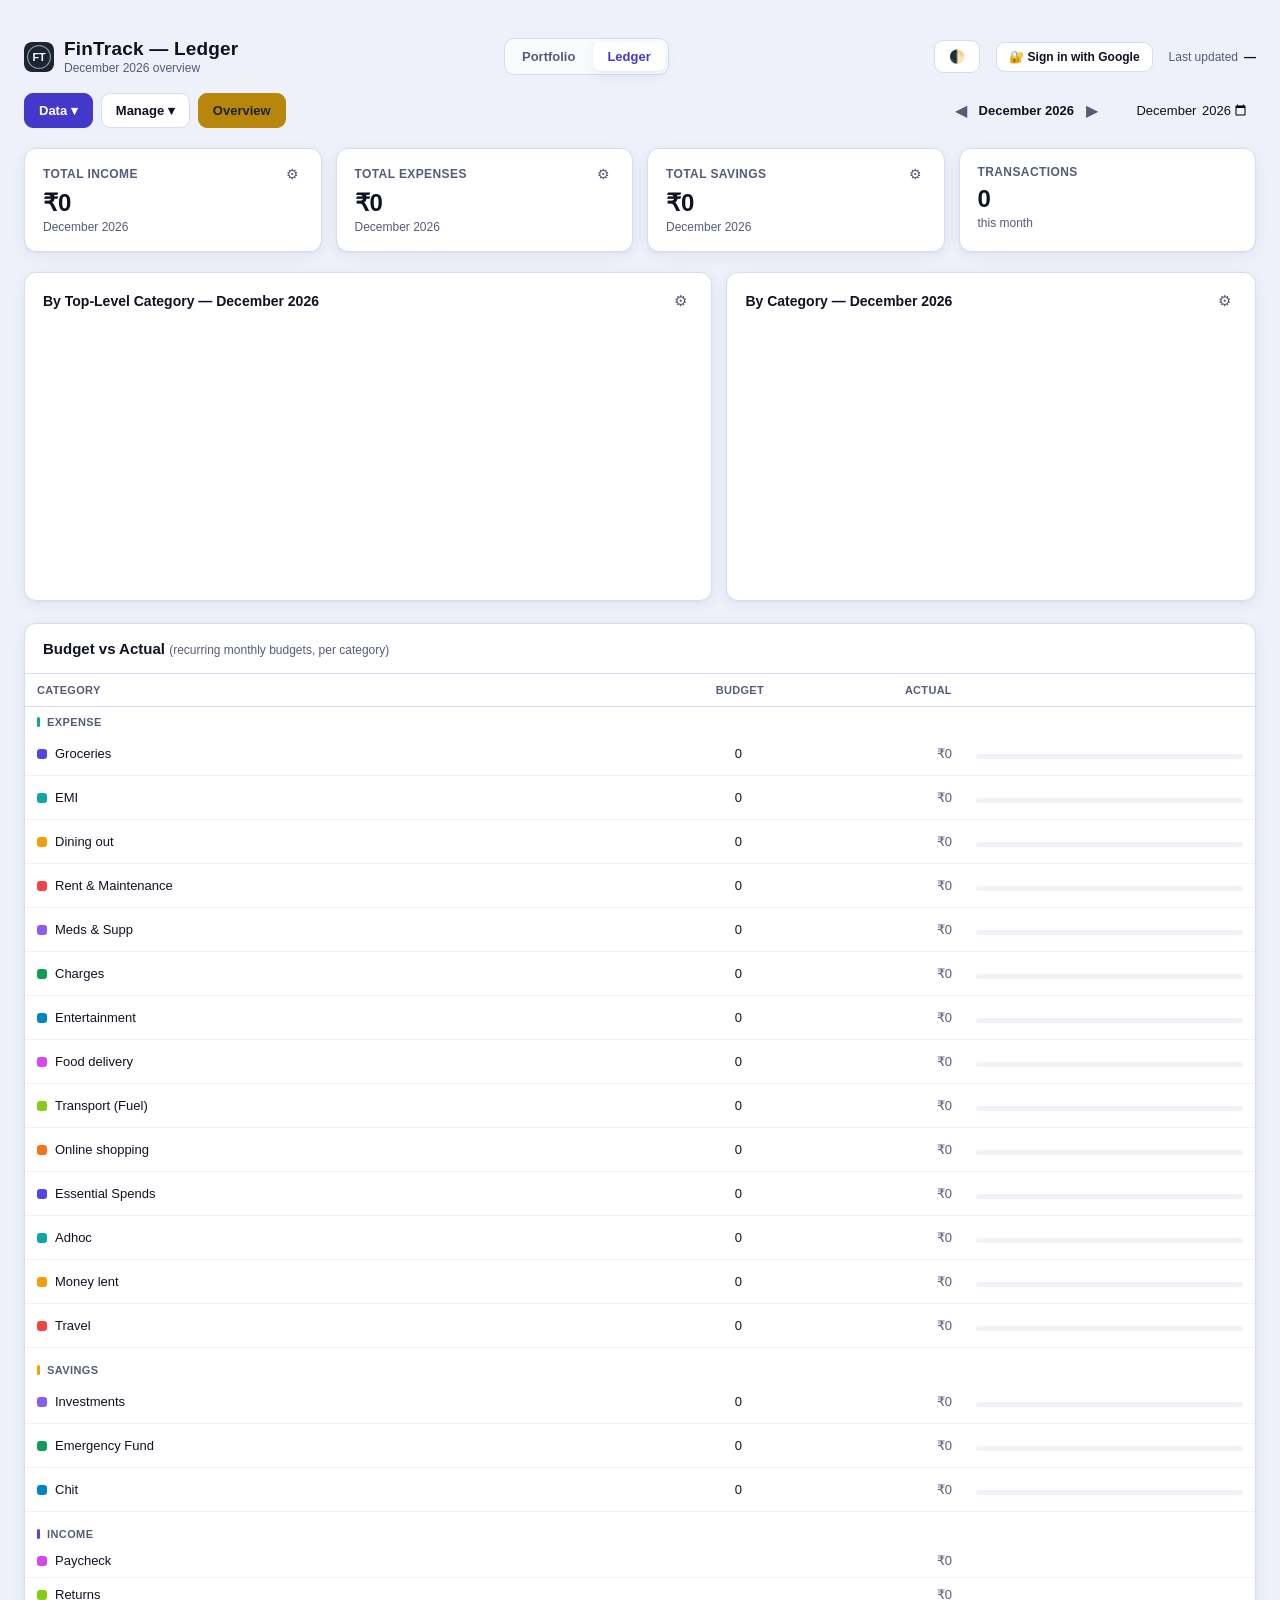
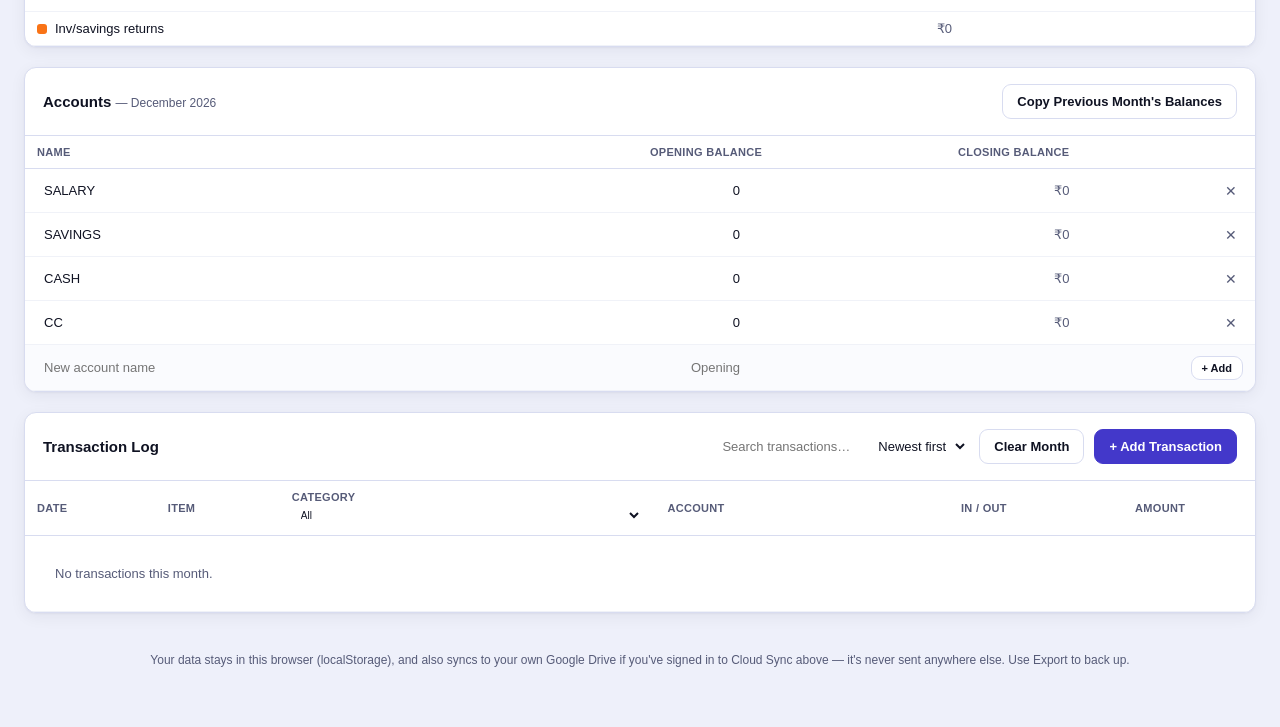
==== app/tracker.html @ c0f33d2f "Fix chevron still not reaching the edge, and dead sticky day headers Two real bugs from on-device te" ====
<!doctype html>
<html lang="en">
<head>
<meta charset="UTF-8">
<script>
  // Apply any saved theme choice before first paint, so there's no flash of the wrong theme.
  (function () {
    try {
      var t = localStorage.getItem("fintrack_theme");
      if (t === "light" || t === "dark") document.documentElement.setAttribute("data-theme", t);
    } catch (e) { /* localStorage unavailable (e.g. file://) — falls back to system preference */ }
  })();
</script>
<meta name="viewport" content="width=device-width, initial-scale=1.0">
<title>FinTrack — Ledger</title>
<link rel="icon" href="[data-uri]">
<link rel="apple-touch-icon" href="apple-touch-icon.png">
<link rel="manifest" href="manifest.json">
<meta name="theme-color" content="#4338ca" id="themeColorMeta">
<link rel="stylesheet" href="shared.css">
<style>
  /* Page-specific: budget progress bars, month switcher, and the categories modal's scroll area */
  .budget-bar-track{width:100%;height:5px;border-radius:3px;background:var(--row-line);margin-top:6px;overflow:hidden;}
  .budget-bar-fill{height:100%;border-radius:3px;background:var(--primary);}
  .budget-bar-fill.over{background:var(--red);}
  .budget-bar-fill.negative{background:var(--blue);}
  .budget-group-head td{font-size:11px;font-weight:700;letter-spacing:.4px;text-transform:uppercase;color:var(--muted);padding-top:16px;padding-bottom:4px;border-bottom:none;}
  .budget-group-head:first-child td{padding-top:9px;}
  .accent-bar{display:inline-block;width:3px;height:10px;border-radius:2px;margin-right:7px;vertical-align:-1px;}
  .month-switch{display:flex;align-items:center;gap:6px;margin-left:auto;font-size:13px;font-weight:600;}
  .month-switch .icon-btn{font-size:16px;}
  .scroll-modal{max-height:85vh;display:flex;flex-direction:column;}
  .scroll-modal .table-scroll{overflow-y:auto;flex:1;margin-top:6px;}
  .overview-controls{display:flex;align-items:center;gap:10px;flex-wrap:wrap;margin-top:4px;}
  .seg-group{display:flex;border:1px solid var(--border);border-radius:9px;overflow:hidden;}
  .seg-btn{border:none;background:var(--card);color:var(--muted);padding:7px 14px;font-size:12px;font-weight:600;cursor:pointer;}
  .seg-btn+.seg-btn{border-left:1px solid var(--border);}
  .seg-btn.active{background:var(--primary);color:#fff;}
  .overview-canvas-box{position:relative;height:260px;margin:14px 0;}
  .info{color:var(--blue);}
  .chart-card-head{display:flex;align-items:center;justify-content:space-between;gap:8px;margin-bottom:12px;}
  .chart-card-head h3{margin:0;}
  .chart-card-head .icon-btn{font-size:15px;flex-shrink:0;}
  .stat-card-head{display:flex;align-items:center;justify-content:space-between;gap:8px;}
  .stat-card-head .icon-btn{font-size:14px;flex-shrink:0;padding:2px 4px;}
  .chart-customize-actions, .import-preview-actions{display:flex;gap:8px;margin:2px 0 10px;}
  .chart-customize-group{font-size:11px;font-weight:700;letter-spacing:.4px;text-transform:uppercase;color:var(--muted);margin:14px 0 6px;}
  .chart-customize-group:first-child{margin-top:0;}
  .chart-customize-row{display:flex;align-items:center;gap:8px;padding:6px 0;font-size:13px;}
  .import-dup-row td{background:var(--amber-bg);}
  .dup-badge{display:inline-block;font-size:10px;font-weight:700;letter-spacing:.2px;color:var(--amber);white-space:nowrap;margin-left:4px;}

  /* ---------- Add Transaction modal (labeled form; doubles as the mobile bottom sheet) ---------- */
  .field-grid{display:grid;grid-template-columns:1fr 1fr;gap:10px;}
  .field{display:flex;flex-direction:column;gap:3px;}
  .field label{font-size:10px;font-weight:700;text-transform:uppercase;letter-spacing:.3px;color:var(--muted);}
  .field input,.field select{border:1px solid var(--border);background:var(--card);color:var(--text);border-radius:7px;padding:8px 9px;font-size:13px;font-family:inherit;width:100%;}
  .field input:focus,.field select:focus{border-color:var(--primary);outline:none;}

  /* ---------- Transaction cards (mobile-only rendering of the log) ---------- */
  .txn-cards{display:none;}
  .txn-card{border-bottom:1px solid var(--row-line);padding:10px 14px;cursor:pointer;}
  .txn-card:last-child{border-bottom:none;}
  .txn-top{display:flex;justify-content:space-between;gap:8px;align-items:baseline;}
  .txn-item-label{font-size:13px;font-weight:600;overflow:hidden;text-overflow:ellipsis;white-space:nowrap;}
  .txn-amt{font-size:13px;font-weight:700;flex-shrink:0;}
  .txn-amt.out{color:var(--red);}
  .txn-amt.in{color:var(--green);}
  .txn-meta{display:flex;gap:5px;margin-top:4px;flex-wrap:wrap;}
  .tchip{font-size:10px;font-weight:600;padding:2px 8px;border-radius:12px;background:var(--row-tint);border:1px solid var(--border);color:var(--muted);}
  .tchip.cat{background:var(--primary-light);color:var(--primary);border-color:transparent;}
  .tchip.dir-out{background:var(--red-bg);color:var(--red);border-color:transparent;}
  .tchip.dir-in{background:var(--green-bg);color:var(--green);border-color:transparent;}
  .txn-edit{display:none;margin-top:10px;padding-top:10px;border-top:1px dashed var(--border);cursor:default;}
  .txn-card.expanded .txn-edit{display:block;}
  .txn-edit-actions{display:flex;justify-content:space-between;margin-top:10px;align-items:center;}
  .del-link{color:var(--red);font-size:12px;font-weight:600;background:none;border:none;cursor:pointer;padding:6px 0;}

  /* ---------- Mobile helpers, hidden on desktop ---------- */
  .fab{display:none;}
  .cal-btn{display:none;border:none;background:transparent;color:var(--muted);cursor:pointer;padding:5px;border-radius:6px;line-height:0;}
  .cal-btn:hover{color:var(--primary);background:var(--row-tint);}
  #txnFilterCategoryM{display:none;}
  /* .msec-title gets NO desktop rule — it's a plain inline span there, identical to unwrapped
     text; it only becomes a grid cell under the mobile query below. */
  .msec-head{display:none;}
  .msec-toggle{display:none;}
  .msec-hint{display:none;}
  .log-more{display:none;}
  #budgetCards{display:none;}
  #accountsCards{display:none;}

  /* ---------- Day group headers + chunking button (live inside .txn-cards, mobile-only) ---------- */
  .day-head{display:flex;justify-content:space-between;align-items:baseline;padding:12px 14px 4px;font-size:11px;font-weight:700;letter-spacing:.4px;text-transform:uppercase;color:var(--muted);}
  .day-head b{font-variant-numeric:tabular-nums;letter-spacing:0;font-size:12px;}
  .day-head b.net-out{color:var(--red);}
  .day-head b.net-in{color:var(--green);}
  .show-older{display:block;width:calc(100% - 28px);margin:10px 14px 14px;padding:9px;border:1px solid var(--border);border-radius:9px;background:var(--card);color:var(--primary);font-weight:600;font-size:12px;cursor:pointer;}

  /* ---------- Budget group cards (mobile replacement for the budget table) ---------- */
  .bgroup{border-bottom:1px solid var(--row-line);}
  .bgroup:last-child{border-bottom:none;}
  .bgroup-head{display:flex;align-items:center;gap:8px;padding:11px 14px;cursor:pointer;font-size:13px;font-weight:700;}
  .bgroup-head .bchev{color:var(--muted);font-size:9px;transition:transform .15s;}
  .bgroup.open .bgroup-head .bchev{transform:rotate(90deg);}
  .bgroup-head .bg-name{flex:1;min-width:0;overflow:hidden;text-overflow:ellipsis;white-space:nowrap;}
  .bgroup-head .bg-amt{font-size:11.5px;font-weight:600;color:var(--muted);white-space:nowrap;font-variant-numeric:tabular-nums;}
  .bgroup-bar{padding:0 14px 11px;}
  .bgroup-sub{display:none;padding:0 14px 8px 24px;}
  .bgroup.open .bgroup-sub{display:block;}
  .brow-m{padding:8px 0;border-top:1px solid var(--row-line);}
  .brow-m .brow-line{display:flex;align-items:center;gap:8px;}
  .brow-m .brow-name{flex:1;min-width:0;font-size:12.5px;display:flex;align-items:center;gap:7px;overflow:hidden;white-space:nowrap;}
  .brow-m .brow-actual{font-size:12px;font-weight:600;font-variant-numeric:tabular-nums;}
  .brow-m input.cell-input{width:76px;border-color:var(--border);}

  /* ---------- Account cards (mobile replacement for the accounts table) ---------- */
  .acct-card{background:var(--card);border:1px solid var(--border);border-radius:11px;padding:11px 13px;margin-bottom:9px;}
  .acct-card:last-child{margin-bottom:0;}
  .acct-top{display:flex;align-items:center;justify-content:space-between;gap:8px;}
  .acct-top .cell-input.name-input{font-size:14px;font-weight:700;padding:2px 4px;width:auto;flex:1;min-width:0;}
  .acct-top .icon-btn{flex-shrink:0;}
  .acct-fields{display:grid;grid-template-columns:1fr 1fr;gap:10px;margin-top:9px;}
  .acct-fields .field label{font-size:9.5px;}
  .acct-fields .field input.cell-input{width:100%;text-align:left;border-color:var(--border);}
  .acct-closing-value{font-size:15px;font-weight:700;font-variant-numeric:tabular-nums;padding:8px 9px;}
  .acct-add-card{background:var(--row-tint);border:1px dashed var(--border);border-radius:11px;padding:11px 13px;}
  .acct-add-card .field input{width:100%;}
  .acct-add-card .btn{width:100%;margin-top:10px;}

  /* ---------- Mobile layout (≤720px) — switches automatically, desktop above is untouched ---------- */
  @media (max-width:720px){
    .wrap{padding:12px 12px 90px;}
    header.topbar{padding:10px 0;}
    /* month switcher becomes its own full-width bar; the visible month input collapses to a
       hidden 1px input that the calendar icon triggers via showPicker() — native wheel, no box */
    .month-switch{flex-basis:100%;justify-content:center;background:var(--card);border:1px solid var(--border);border-radius:9px;padding:7px;margin-left:0;position:relative;}
    #monthJump{position:absolute;right:10px;width:1px;height:1px;opacity:0;padding:0;border:0;}
    .cal-btn{display:block;position:absolute;right:8px;top:50%;transform:translateY(-50%);}
    .stats{grid-template-columns:1fr 1fr;}
    .stat-card .value{font-size:19px;}
    /* Month bar relocates into #monthBarSlot (via JS) and sticks to the top while scrolling */
    #monthBarSlot{position:sticky;top:0;z-index:44;background:var(--bg);padding:4px 0 6px;}
    #monthBarSlot .month-switch{margin:0;}
    /* Collapsible review sections: tap the header (or its ▾) to fold — desktop ignores all of this.
       The header is a 3-column grid (title / hint / chevron) so the chevron always sits flush
       against the right edge regardless of how long the title or hint text is — a plain flex
       row would only push it as far as the text itself reaches, not the full card width. */
    .msec-head{display:grid;grid-template-columns:1fr auto auto;align-items:center;column-gap:8px;background:var(--card);border:1px solid var(--border);border-radius:var(--radius);padding:11px 14px;font-size:14px;font-weight:700;cursor:pointer;-webkit-tap-highlight-color:transparent;}
    /* flex:1 1 100% is required, not cosmetic: h2 is a flex ITEM inside .section-head (a flex
       row), so without it the h2 sizes to its own content width like any flex item — meaning
       the grid above would sit flush-right within a box that itself stops short of the card's
       edge, exactly the "arrow not at the rightmost" symptom. Forcing the h2 to claim the full
       row also pushes any sibling (e.g. Accounts' "Copy Previous Month's Balances" button) onto
       its own line, which is already how it renders today. */
    h2[data-mcollapse]{display:grid;grid-template-columns:1fr auto auto;align-items:center;column-gap:8px;flex:1 1 100%;}
    .msec-title{min-width:0;}
    .msec-toggle{display:inline-block;color:var(--muted);font-size:12px;transition:transform .15s;justify-self:end;}
    .msec-hint{display:inline-block;font-weight:600;font-size:11px;color:var(--muted);white-space:nowrap;}
    [data-mcollapse]{cursor:pointer;-webkit-tap-highlight-color:transparent;}
    .mcollapsed .msec-toggle{transform:rotate(-90deg);}
    #chartsSection.mcollapsed .charts{display:none;}
    #chartsSection:not(.mcollapsed) .msec-head{margin-bottom:14px;}
    .section.mcollapsed > :not(.section-head){display:none;}
    .section.mcollapsed .section-head .btn{display:none;}
    /* Budget vs Actual: the table gives way to tap-to-expand group cards */
    #secBudget .table-scroll{display:none;}
    #budgetCards{display:block;}
    /* Accounts: table gives way to labeled cards (name + delete on top, opening/closing
       balance fields below, each clearly labeled — see .acct-card rules above) */
    #accountsTable{display:none;}
    #accountsCards{display:block;}
    /* Transaction Log: table swaps out for cards; header add-button gives way to the FAB */
    #txnTable{display:none;}
    .txn-cards{display:block;}
    #btnAddTxn{display:none;}
    #txnFilterCategoryM{display:inline-block;}
    /* Compact controls: full-width search, one row of selects, Clear Month behind ⋯ */
    #txnControls{width:100%;gap:8px;}
    #txnSearch{flex:1 1 100%;width:auto;}
    #txnSortOrder,#txnFilterCategoryM{flex:1 1 0;min-width:0;}
    #btnClearMonth{display:none;}
    .log-more{display:block;}
    #logMoreMenu{right:0;left:auto;}
    /* .section has overflow:hidden (shared.css, for the desktop table's rounded-corner
       clipping) — but ANY ancestor with overflow other than visible breaks position:sticky for
       everything inside it, which silently neutered the day headers below. The desktop table is
       display:none on mobile anyway, so nothing was actually relying on the clipping here. */
    #secTxnLog{overflow:visible;}
    /* Day headers stick just under the month bar while their day's cards scroll */
    .day-head{position:sticky;top:52px;z-index:20;background:var(--bg);}
    .fab{display:block;position:fixed;right:18px;bottom:calc(18px + env(safe-area-inset-bottom));width:54px;height:54px;border-radius:50%;background:var(--primary);color:#fff;font-size:28px;border:none;box-shadow:0 4px 14px rgba(0,0,0,.35);z-index:40;line-height:1;cursor:pointer;}
    /* Add modal docks to the bottom as a sheet */
    #addTxnBackdrop{align-items:flex-end;}
    #addTxnBackdrop .modal{width:100%;max-width:none;border-radius:18px 18px 0 0;padding-bottom:26px;}
  }
</style>
</head>
<body>
<div class="wrap">

  <header class="topbar">
    <div class="brand">
      <img class="logo" alt="" src="[data-uri]">
      <div>
        <h1>FinTrack — Ledger</h1>
        <div class="sub" id="monthSubtitle">&nbsp;</div>
      </div>
    </div>
    <nav class="tabs">
      <a class="tab-link" href="index.html">Portfolio</a>
      <a class="tab-link active" href="tracker.html">Ledger</a>
    </nav>
    <div class="header-right">
      <button class="btn theme-toggle" id="btnThemeToggle" title="Theme"></button>
      <div class="account-area" id="accountArea"></div>
      <div class="updated-field">
        Last updated <strong id="updatedDisplay"></strong>
      </div>
    </div>
  </header>

  <div class="toolbar">
    <div class="menu-wrap">
      <button class="btn primary" data-menu-toggle="dataMenu">Data ▾</button>
      <div class="menu-dropdown" id="dataMenu">
        <button class="menu-item" id="btnImport">Import CSV / Excel</button>
        <button class="menu-item" id="btnImportStatement">Import Bank Statement</button>
        <button class="menu-item" id="btnTemplate">Download Template</button>
        <div class="menu-divider"></div>
        <button class="menu-item" id="btnExportCsv">Export CSV</button>
        <button class="menu-item" id="btnExportXlsx">Export Excel</button>
      </div>
    </div>
    <input type="file" id="fileInput" accept=".csv,.xlsx,.xls">
    <input type="file" id="statementFileInput" accept=".csv,.xlsx,.xls">

    <div class="menu-wrap">
      <button class="btn" data-menu-toggle="manageMenu">Manage ▾</button>
      <div class="menu-dropdown" id="manageMenu">
        <button class="menu-item" id="btnManageCategories">Categories</button>
        <button class="menu-item" id="btnManageTransfers">Transfers</button>
      </div>
    </div>

    <button class="btn accent" id="btnOverview">Overview</button>
    <div class="month-switch">
      <button class="icon-btn" data-action="prev-month" title="Previous month">◀</button>
      <span id="monthLabel"></span>
      <button class="icon-btn" data-action="next-month" title="Next month">▶</button>
      <input type="month" class="cell-input" id="monthJump" style="width:auto;" title="Jump to a specific month">
      <button class="cal-btn" id="btnMonthCal" title="Jump to a specific month">
        <svg viewBox="0 0 24 24" fill="none" stroke="currentColor" stroke-width="2" stroke-linecap="round" style="width:17px;height:17px;"><rect x="3" y="5" width="18" height="16" rx="2"/><line x1="3" y1="10" x2="21" y2="10"/><line x1="8" y1="3" x2="8" y2="7"/><line x1="16" y1="3" x2="16" y2="7"/></svg>
      </button>
    </div>
  </div>

  <!-- On mobile the month switcher relocates here (via JS) so it can stick to the top of the
       viewport while scrolling — position:sticky can't escape the toolbar's own box. -->
  <div id="monthBarSlot"></div>

  <div class="stats" id="statCards"></div>

  <div id="chartsSection">
    <div class="msec-head" data-mcollapse="chartsSection"><span class="msec-title">Spending Charts</span><span class="msec-toggle">▾</span></div>
    <div class="charts">
    <div class="chart-card">
      <div class="chart-card-head">
        <h3>By Top-Level Category — <span id="donutMonthLabel"></span></h3>
        <button class="icon-btn" data-action="open-chart-customize" data-target="topLevel" title="Choose categories shown in this chart">⚙</button>
      </div>
      <div class="canvas-box"><canvas id="chartTopLevel"></canvas></div>
    </div>
    <div class="chart-card">
      <div class="chart-card-head">
        <h3>By Category — <span id="donutMonthLabel2"></span></h3>
        <button class="icon-btn" data-action="open-chart-customize" data-target="category" title="Choose categories shown in this chart">⚙</button>
      </div>
      <div class="canvas-box"><canvas id="chartCategory"></canvas></div>
    </div>
    </div>
  </div>

  <div class="section" id="secBudget">
    <div class="section-head">
      <h2 data-mcollapse="secBudget"><span class="msec-title">Budget vs Actual <span style="font-weight:400;color:var(--muted);font-size:12px;">(recurring monthly budgets, per category)</span></span><span class="msec-hint" id="budgetHint"></span><span class="msec-toggle">▾</span></h2>
    </div>
    <div class="table-scroll">
      <table id="budgetTable">
        <thead>
          <tr>
            <th class="left">Category</th>
            <th>Budget</th>
            <th>Actual</th>
            <th></th>
          </tr>
        </thead>
        <tbody id="budgetBody"></tbody>
      </table>
    </div>
    <div id="budgetCards"></div>
  </div>

  <div class="section" id="secAccounts">
    <div class="section-head">
      <h2 data-mcollapse="secAccounts"><span class="msec-title">Accounts <span style="font-weight:400;color:var(--muted);font-size:12px;">— <span id="accountsMonthLabel"></span></span></span><span class="msec-hint" id="acctHint"></span><span class="msec-toggle">▾</span></h2>
      <button class="btn" id="btnCarryForward" data-action="copy-previous-balances" title="Set each account's opening balance for this month to its closing balance from last month">Copy Previous Month's Balances</button>
    </div>
    <div class="table-scroll">
      <table id="accountsTable">
        <thead>
          <tr>
            <th class="left">Name</th>
            <th>Opening Balance</th>
            <th>Closing Balance</th>
            <th></th>
          </tr>
        </thead>
        <tbody id="accountsBody"></tbody>
      </table>
    </div>
    <div id="accountsCards"></div>
  </div>

  <div class="section" id="secTxnLog">
    <div class="section-head">
      <h2>Transaction Log</h2>
      <div id="txnControls" style="display:flex;align-items:center;gap:10px;flex-wrap:wrap;">
        <input class="cell-input" style="width:160px;" id="txnSearch" placeholder="Search transactions…">
        <select class="cell-input" id="txnSortOrder" style="width:auto;">
          <option value="newest">Newest first</option>
          <option value="oldest">Oldest first</option>
        </select>
        <select class="cell-input" id="txnFilterCategoryM" style="width:auto;">
          <option value="">All</option>
        </select>
        <button class="btn danger" id="btnClearMonth" title="Delete every transaction and transfer in the currently viewed month">Clear Month</button>
        <button class="btn primary" id="btnAddTxn">+ Add Transaction</button>
        <div class="menu-wrap log-more">
          <button class="btn" data-menu-toggle="logMoreMenu" title="More actions">⋯</button>
          <div class="menu-dropdown" id="logMoreMenu">
            <button class="menu-item" id="btnClearMonthM" style="color:var(--red);">Clear Month…</button>
          </div>
        </div>
      </div>
    </div>
    <div class="table-scroll">
      <table id="txnTable">
        <thead>
          <tr>
            <th class="left">Date</th>
            <th class="left">Item</th>
            <th class="left">
              <div style="display:flex;flex-direction:column;gap:3px;">
                <span>Category</span>
                <select class="cell-input" id="txnFilterCategory" style="width:auto;font-size:10px;padding:2px 4px;font-weight:400;text-transform:none;letter-spacing:normal;">
                  <option value="">All</option>
                </select>
              </div>
            </th>
            <th class="left">Account</th>
            <th>In / Out</th>
            <th>Amount</th>
            <th></th>
          </tr>
        </thead>
        <tbody id="txnBody"></tbody>
      </table>
    </div>
    <div class="txn-cards" id="txnCards"></div>
  </div>

  <footer>Your data stays in this browser (localStorage), and also syncs to your own Google Drive if you've signed in to Cloud Sync above — it's never sent anywhere else. Use Export to back up.</footer>
</div>

<div class="modal-backdrop" id="confirmBackdrop">
  <div class="modal">
    <h3 id="confirmTitle">Are you sure?</h3>
    <p id="confirmMsg"></p>
    <div class="modal-actions">
      <button class="btn" id="confirmCancel">Cancel</button>
      <button class="btn" id="confirmOk" style="color:#fff;">Confirm</button>
    </div>
  </div>
</div>

<div class="modal-backdrop" id="categoriesBackdrop">
  <div class="modal scroll-modal" style="max-width:560px;">
    <h3>Manage Categories</h3>
    <p>Rename, regroup, or archive categories. A category with no parent is itself a top-level group (used for the "By Top-Level Category" chart). Archiving keeps history for past transactions but hides it from new-transaction pickers.</p>
    <div class="table-scroll">
      <table id="categoriesTable">
        <thead>
          <tr>
            <th class="left">Name</th>
            <th class="left">Parent</th>
            <th>Budget?</th>
            <th></th>
          </tr>
        </thead>
        <tbody id="categoriesBody"></tbody>
      </table>
    </div>
    <div class="modal-actions">
      <button class="btn" id="categoriesClose">Done</button>
    </div>
  </div>
</div>

<div class="modal-backdrop" id="transfersBackdrop">
  <div class="modal scroll-modal" style="max-width:640px;">
    <h3>Manage Transfers</h3>
    <p>Moving money between your own accounts — e.g. paying a credit card bill — isn't income or spending, so it's tracked separately here rather than in the transaction log. Shows every transfer, not just this month's.</p>
    <div class="table-scroll">
      <table id="transferTable">
        <thead>
          <tr>
            <th class="left">Date</th>
            <th class="left">Item</th>
            <th class="left">From</th>
            <th class="left">To</th>
            <th>Amount</th>
            <th></th>
          </tr>
        </thead>
        <tbody id="transferBody"></tbody>
      </table>
    </div>
    <div class="modal-actions">
      <button class="btn" id="transfersClose">Done</button>
    </div>
  </div>
</div>

<div class="modal-backdrop" id="overviewBackdrop">
  <div class="modal scroll-modal" style="max-width:820px;">
    <h3>Overview</h3>
    <div class="overview-controls">
      <div class="seg-group" id="overviewModeGroup">
        <button class="seg-btn" data-mode="week">Week</button>
        <button class="seg-btn" data-mode="month">Month</button>
        <button class="seg-btn active" data-mode="year">Year</button>
      </div>
      <select class="cell-input" id="overviewYear" style="width:auto;"></select>
      <select class="cell-input" id="overviewMonth" style="width:auto;"></select>
      <select class="cell-input" id="overviewCategory" style="width:auto;"></select>
    </div>
    <div class="overview-canvas-box"><canvas id="overviewChart"></canvas></div>
    <div class="table-scroll">
      <table id="overviewTable">
        <thead><tr id="overviewTableHead"></tr></thead>
        <tbody id="overviewTableBody"></tbody>
      </table>
    </div>
    <div class="modal-actions">
      <button class="btn" id="overviewClose">Done</button>
    </div>
  </div>
</div>

<div class="modal-backdrop" id="chartCustomizeBackdrop">
  <div class="modal scroll-modal" style="max-width:420px;">
    <h3 id="chartCustomizeTitle">Choose categories</h3>
    <p id="chartCustomizeDesc"></p>
    <div class="chart-customize-actions">
      <button class="btn" id="chartCustomizeSelectAll" style="padding:5px 10px;font-size:11px;">Select All</button>
      <button class="btn" id="chartCustomizeClearAll" style="padding:5px 10px;font-size:11px;">Clear All</button>
    </div>
    <div class="table-scroll" id="chartCustomizeList"></div>
    <div class="modal-actions">
      <button class="btn" id="chartCustomizeClose">Done</button>
    </div>
  </div>
</div>

<div class="modal-backdrop" id="importPreviewBackdrop">
  <div class="modal scroll-modal" style="max-width:820px;">
    <h3>Review import</h3>
    <p id="importPreviewSummary"></p>
    <div class="import-preview-actions">
      <button class="btn" id="importIgnoreDuplicates" style="padding:5px 10px;font-size:11px;">Ignore All Duplicates</button>
    </div>
    <div class="table-scroll">
      <table id="importPreviewTable">
        <thead>
          <tr>
            <th></th>
            <th class="left">Date</th>
            <th class="left">Item</th>
            <th class="left">Category</th>
            <th class="left">Account</th>
            <th>In/Out</th>
            <th>Amount</th>
          </tr>
        </thead>
        <tbody id="importPreviewBody"></tbody>
      </table>
    </div>
    <div class="modal-actions">
      <button class="btn" id="importPreviewCancel">Cancel</button>
      <button class="btn primary" id="importPreviewConfirm" style="color:#fff;">Import</button>
    </div>
  </div>
</div>

<div class="modal-backdrop" id="statementAccountBackdrop">
  <div class="modal">
    <h3>Import Bank Statement</h3>
    <p>A bank statement covers one account and has no Account column of its own — pick which account these transactions belong to, then choose the file. You'll get the same review screen to check dates, amounts, and categories before anything is added.</p>
    <select class="cell-input" id="statementAccountSelect" style="width:100%;margin-top:4px;"></select>
    <input class="cell-input name-input" id="statementNewAccountName" placeholder="New account name" style="width:100%;margin-top:8px;display:none;">
    <div class="modal-actions">
      <button class="btn" id="statementAccountCancel">Cancel</button>
      <button class="btn primary" id="statementAccountContinue" style="color:#fff;">Choose File…</button>
    </div>
  </div>
</div>

<div class="modal-backdrop" id="addTxnBackdrop">
  <div class="modal">
    <h3 style="display:flex;justify-content:space-between;align-items:center;">Add Transaction <span class="badge" id="addTxnCount" style="display:none;"></span></h3>
    <div class="field-grid">
      <div class="field"><label>Date</label><input type="date" id="newTxnDate"></div>
      <div class="field"><label>Amount</label><input type="number" step="0.01" id="newTxnAmount" placeholder="0"></div>
      <div class="field" style="grid-column:1/-1;"><label>Item</label><input id="newTxnItem" placeholder="What was it?"></div>
      <div class="field"><label>Category</label><select id="newTxnCategory"></select></div>
      <div class="field"><label>Account</label><select id="newTxnAccount"></select></div>
      <div class="field"><label>In / Out</label><select id="newTxnDirection"><option value="out" selected>Out</option><option value="in">In</option></select></div>
    </div>
    <div class="modal-actions">
      <button class="btn" id="addTxnCancel">Cancel</button>
      <button class="btn" data-action="add-txn-another">Add Another</button>
      <button class="btn primary" data-action="add-txn" style="color:#fff;">+ Add &amp; Done</button>
    </div>
  </div>
</div>

<button class="fab" id="fabAddTxn" title="Add transaction">+</button>

<div class="toast" id="toast"></div>

<script src="lib/xlsx.full.min.js"></script>
<script src="lib/chart.umd.min.js"></script>
<script src="theme.js"></script>
<script src="tracker.js"></script>
<!-- Optional cloud sync: needs live internet access to Google, so it's the one thing in this
     app not vendored locally. If it fails to load (offline, blocked, or opened via file://),
     the app above already works fully offline on its own — this is purely additive. -->
<script src="https://accounts.google.com/gsi/client" async defer></script>
<script src="drive-sync.js"></script>
<script>
  if ("serviceWorker" in navigator && location.protocol !== "file:") {
    navigator.serviceWorker.register("sw.js").catch(() => {});
  }
</script>
</body>
</html>
---- app/shared.css ----
/* FinTrack — shared theme tokens and reusable component styles.
   Linked by every page (index.html, tracker.html). Page-specific styles (e.g. index.html's
   CDSL-sync-modal rules) stay inline in that page instead of living here. */

:root{
  color-scheme:light;
  --bg:#eef0fa; --card:#ffffff; --border:#d8dcf0; --text:#0f1222; --muted:#565b78;
  --primary:#4338ca; --primary-dark:#372f9e; --primary-light:#e0e2fa;
  --chart-target:#e0e2fa;
  --green:#0f9d58; --green-bg:#e8f7ee; --red:#d93025; --red-bg:#fdecea;
  --amber:#b8860b; --amber-bg:#fdf6e3; --blue:#0ea5e9; --blue-bg:#e5f6fd;
  --row-line:#f0f2f8; --row-tint:#fafbfe;
  --shadow:0 1px 2px rgba(20,20,43,.04), 0 4px 16px rgba(20,20,43,.06);
  --radius:12px;
}
@media (prefers-color-scheme: dark){
  :root{
    color-scheme:dark;
    --bg:#090a12; --card:#13141f; --border:#22243a; --text:#f3f4fc; --muted:#8c8fb0;
    --primary:#9089f5; --primary-dark:#7c74f0; --primary-light:#1c1a33;
    --chart-target:#4a4488;
    --green:#3ddc84; --green-bg:#14301f; --red:#ff6b6b; --red-bg:#3a1f22;
    --amber:#f0c419; --amber-bg:#3a2f12; --blue:#38bdf8; --blue-bg:#132a38;
    --row-line:#1f2233; --row-tint:#181a28;
    --shadow:0 1px 2px rgba(0,0,0,.5), 0 4px 16px rgba(0,0,0,.35);
  }
}
:root[data-theme="dark"]{
  color-scheme:dark;
  --bg:#090a12; --card:#13141f; --border:#22243a; --text:#f3f4fc; --muted:#8c8fb0;
  --primary:#9089f5; --primary-dark:#7c74f0; --primary-light:#1c1a33;
  --chart-target:#4a4488;
  --green:#3ddc84; --green-bg:#14301f; --red:#ff6b6b; --red-bg:#3a1f22;
  --amber:#f0c419; --amber-bg:#3a2f12; --blue:#38bdf8; --blue-bg:#132a38;
  --row-line:#1f2233; --row-tint:#181a28;
  --shadow:0 1px 2px rgba(0,0,0,.5), 0 4px 16px rgba(0,0,0,.35);
}
:root[data-theme="light"]{
  color-scheme:light;
  --bg:#eef0fa; --card:#ffffff; --border:#d8dcf0; --text:#0f1222; --muted:#565b78;
  --primary:#4338ca; --primary-dark:#372f9e; --primary-light:#e0e2fa;
  --chart-target:#e0e2fa;
  --green:#0f9d58; --green-bg:#e8f7ee; --red:#d93025; --red-bg:#fdecea;
  --amber:#b8860b; --amber-bg:#fdf6e3; --blue:#0ea5e9; --blue-bg:#e5f6fd;
  --row-line:#f0f2f8; --row-tint:#fafbfe;
  --shadow:0 1px 2px rgba(20,20,43,.04), 0 4px 16px rgba(20,20,43,.06);
}
*{box-sizing:border-box;}
body{margin:0;font-family:-apple-system,BlinkMacSystemFont,"Segoe UI",Roboto,Helvetica,Arial,sans-serif;background:var(--bg);color:var(--text);accent-color:var(--primary);}
a{color:var(--primary);}
.wrap{max-width:1280px;margin:0 auto;padding:20px 24px 60px;}

/* Header */
header.topbar{display:flex;align-items:center;justify-content:space-between;flex-wrap:wrap;gap:16px;padding:18px 0;}
.brand{display:flex;align-items:center;gap:10px;}
.brand .logo{width:30px;height:30px;border-radius:8px;flex-shrink:0;display:block;}
.brand h1{font-size:19px;margin:0;font-weight:700;letter-spacing:.2px;}
.brand .sub{font-size:12px;color:var(--muted);margin-top:1px;}
.updated-field{display:flex;align-items:center;gap:6px;font-size:12px;color:var(--muted);}
.updated-field strong{color:var(--text);font-weight:600;}
.header-right{display:flex;align-items:center;gap:16px;flex-wrap:wrap;}
.theme-toggle{padding:7px 10px;font-size:14px;line-height:1;}
.account-area{display:flex;align-items:center;gap:8px;}
.account-area .btn{padding:7px 12px;font-size:12px;}
.account-area .btn:disabled{opacity:.55;cursor:not-allowed;}
.account-area .badge{font-size:11px;}

/* Tab nav */
.tabs{display:flex;align-items:center;gap:4px;background:var(--row-tint);border:1px solid var(--border);border-radius:10px;padding:3px;}
.tab-link{font-size:13px;font-weight:600;padding:7px 14px;border-radius:7px;color:var(--muted);text-decoration:none;}
.tab-link:hover{color:var(--text);}
.tab-link.active{background:var(--card);color:var(--primary);box-shadow:var(--shadow);}

/* Toolbar */
.toolbar{display:flex;flex-wrap:wrap;gap:8px;margin-bottom:20px;}
.btn{appearance:none;border:1px solid var(--border);background:var(--card);color:var(--text);padding:9px 14px;border-radius:9px;font-size:13px;font-weight:600;cursor:pointer;display:inline-flex;align-items:center;gap:6px;transition:.15s;}
.btn:hover{border-color:var(--primary);color:var(--primary);}
.btn.primary{background:var(--primary);border-color:var(--primary);color:#fff;}
.btn.primary:hover{background:var(--primary-dark);border-color:var(--primary-dark);color:#fff;}
.btn.danger:hover{border-color:var(--red);color:var(--red);}
/* Bright, distinct accent for a single button that should stand out from the rest of the
   toolbar (e.g. Overview) — deliberately not reusing .primary's indigo, which already means
   "the main action" elsewhere (Import). Dark text throughout since --amber swings from a deep
   gold in light mode to a near-yellow in dark mode — white text would fail contrast on the latter. */
.btn.accent{background:var(--amber);border-color:var(--amber);color:#1c2333;}
.btn.accent:hover{background:var(--amber);border-color:var(--amber);color:#1c2333;opacity:.85;}
.btn:disabled{opacity:.5;cursor:not-allowed;}
input[type=file]{display:none;}

/* Toolbar dropdown menus (Import / Export / Manage) — a toggle .btn paired with an absolutely
   positioned panel of .menu-item buttons, shown/hidden via .show and closed by the app's
   document-level "click outside" listener. */
.menu-wrap{position:relative;display:inline-block;}
.menu-dropdown{position:absolute;top:calc(100% + 6px);left:0;min-width:200px;background:var(--card);border:1px solid var(--border);border-radius:9px;box-shadow:var(--shadow);padding:4px;display:none;z-index:45;}
.menu-dropdown.show{display:block;}
.menu-item{display:block;width:100%;text-align:left;background:transparent;border:none;padding:8px 10px;font-size:13px;font-weight:500;color:var(--text);border-radius:6px;cursor:pointer;white-space:nowrap;}
.menu-item:hover{background:var(--row-tint);color:var(--primary);}
.menu-divider{height:1px;background:var(--border);margin:4px 6px;}

/* Stat cards */
.stats{display:grid;grid-template-columns:repeat(auto-fit,minmax(200px,1fr));gap:14px;margin-bottom:20px;}
.stat-card{background:var(--card);border:1px solid var(--border);border-radius:var(--radius);padding:16px 18px;box-shadow:var(--shadow);}
.stat-card .label{font-size:12px;color:var(--muted);font-weight:600;text-transform:uppercase;letter-spacing:.4px;}
.stat-card .value{font-size:24px;font-weight:700;margin-top:6px;}
.stat-card .hint{font-size:12px;color:var(--muted);margin-top:4px;}
.stat-card .hint.warn{color:var(--amber);}
.stat-card .hint.ok{color:var(--green);}

/* Charts */
.charts{display:grid;grid-template-columns:1.3fr 1fr;gap:14px;margin-bottom:22px;}
@media (max-width:900px){.charts{grid-template-columns:1fr;}}
.chart-card{background:var(--card);border:1px solid var(--border);border-radius:var(--radius);padding:16px 18px;box-shadow:var(--shadow);}
.chart-card h3{margin:0 0 12px;font-size:14px;font-weight:700;}
.chart-card .canvas-box{position:relative;height:260px;}

/* Sections */
.section{background:var(--card);border:1px solid var(--border);border-radius:var(--radius);box-shadow:var(--shadow);margin-bottom:20px;overflow:hidden;}
.section-head{display:flex;align-items:center;justify-content:space-between;padding:16px 18px;border-bottom:1px solid var(--border);flex-wrap:wrap;gap:8px;}
.section-head h2{margin:0;font-size:15px;font-weight:700;}
.badge{font-size:11px;font-weight:700;padding:3px 9px;border-radius:20px;background:var(--primary-light);color:var(--primary);}
.badge.warn{background:var(--amber-bg);color:var(--amber);}
.badge.ok{background:var(--green-bg);color:var(--green);}

table{width:100%;border-collapse:collapse;font-size:13px;}
thead th{text-align:right;font-size:11px;text-transform:uppercase;letter-spacing:.3px;color:var(--muted);font-weight:700;padding:10px 12px;border-bottom:1px solid var(--border);white-space:nowrap;}
thead th:first-child, thead th.left{text-align:left;}
tbody td{padding:9px 12px;border-bottom:1px solid var(--row-line);text-align:right;white-space:nowrap;}
tbody td:first-child, tbody td.left{text-align:left;white-space:normal;}
tbody tr:hover{background:var(--row-tint);}
tbody tr.class-row{cursor:pointer;font-weight:600;background:var(--row-tint);}
tbody tr.class-row:hover{background:var(--primary-light);}
tbody tr.holding-row td{color:var(--muted);}
tbody tr.holding-row td.left{color:var(--text);padding-left:30px;}
tbody tr.add-row td{padding:10px 12px;background:var(--row-tint);}

.name-cell{display:flex;align-items:center;gap:8px;}
.chevron{display:inline-block;transition:transform .15s;color:var(--muted);font-size:11px;width:12px;}
.chevron.open{transform:rotate(90deg);}
.swatch{width:10px;height:10px;border-radius:3px;flex-shrink:0;}

.cell-input{width:80px;border:1px solid transparent;background:transparent;text-align:right;font-size:13px;font-family:inherit;color:var(--text);border-radius:5px;padding:4px 6px;}
.cell-input:hover{border-color:var(--border);}
.cell-input:focus{border-color:var(--primary);background:var(--card);outline:none;}
.cell-input.name-input{width:170px;text-align:left;font-weight:500;}
.cell-input.small{width:56px;}
/* For currency/amount fields specifically — .small (56px) visibly truncates anything past
   ~4 digits, which real amounts (salaries, EMIs, etc.) routinely exceed. */
.cell-input.amount{width:100px;}
select.cell-input{text-align:left;cursor:pointer;}

.pos{color:var(--red);} .neg{color:var(--green);} .neu{color:var(--muted);}
.icon-btn{border:none;background:transparent;color:var(--muted);cursor:pointer;font-size:14px;padding:4px 6px;border-radius:6px;line-height:1;}
.icon-btn:hover{background:var(--red-bg);color:var(--red);}
.icon-btn.move-btn:hover{background:var(--primary-light);color:var(--primary);}

.empty-msg{padding:30px;text-align:center;color:var(--muted);font-size:13px;}
.table-scroll{overflow-x:auto;}
footer{text-align:center;color:var(--muted);font-size:12px;padding:20px 0 0;}

.modal-backdrop{position:fixed;inset:0;background:rgba(20,20,43,.45);display:none;align-items:center;justify-content:center;z-index:50;}
.modal-backdrop.show{display:flex;}
/* confirmDialog() can be triggered from inside another open modal (e.g. deleting a category
   from the Manage Categories modal) — it must always paint above any other modal-backdrop,
   not just whichever happens to come later in the DOM (same z-index would fall back to DOM
   order, which put it visually behind modals declared after it in the HTML). */
#confirmBackdrop{z-index:70;}
.modal{background:var(--card);border-radius:var(--radius);padding:22px 24px;max-width:480px;width:90%;box-shadow:var(--shadow);}
.modal h3{margin:0 0 8px;font-size:16px;}
.modal p{font-size:13px;color:var(--muted);line-height:1.5;}
.modal .modal-actions{display:flex;justify-content:flex-end;gap:8px;margin-top:16px;}

.toast{position:fixed;bottom:20px;left:50%;transform:translateX(-50%);background:#1c2333;color:#fff;padding:10px 18px;border-radius:9px;font-size:13px;box-shadow:var(--shadow);opacity:0;pointer-events:none;transition:opacity .2s, transform .2s;z-index:60;}
.toast.show{opacity:1;transform:translateX(-50%) translateY(-6px);}
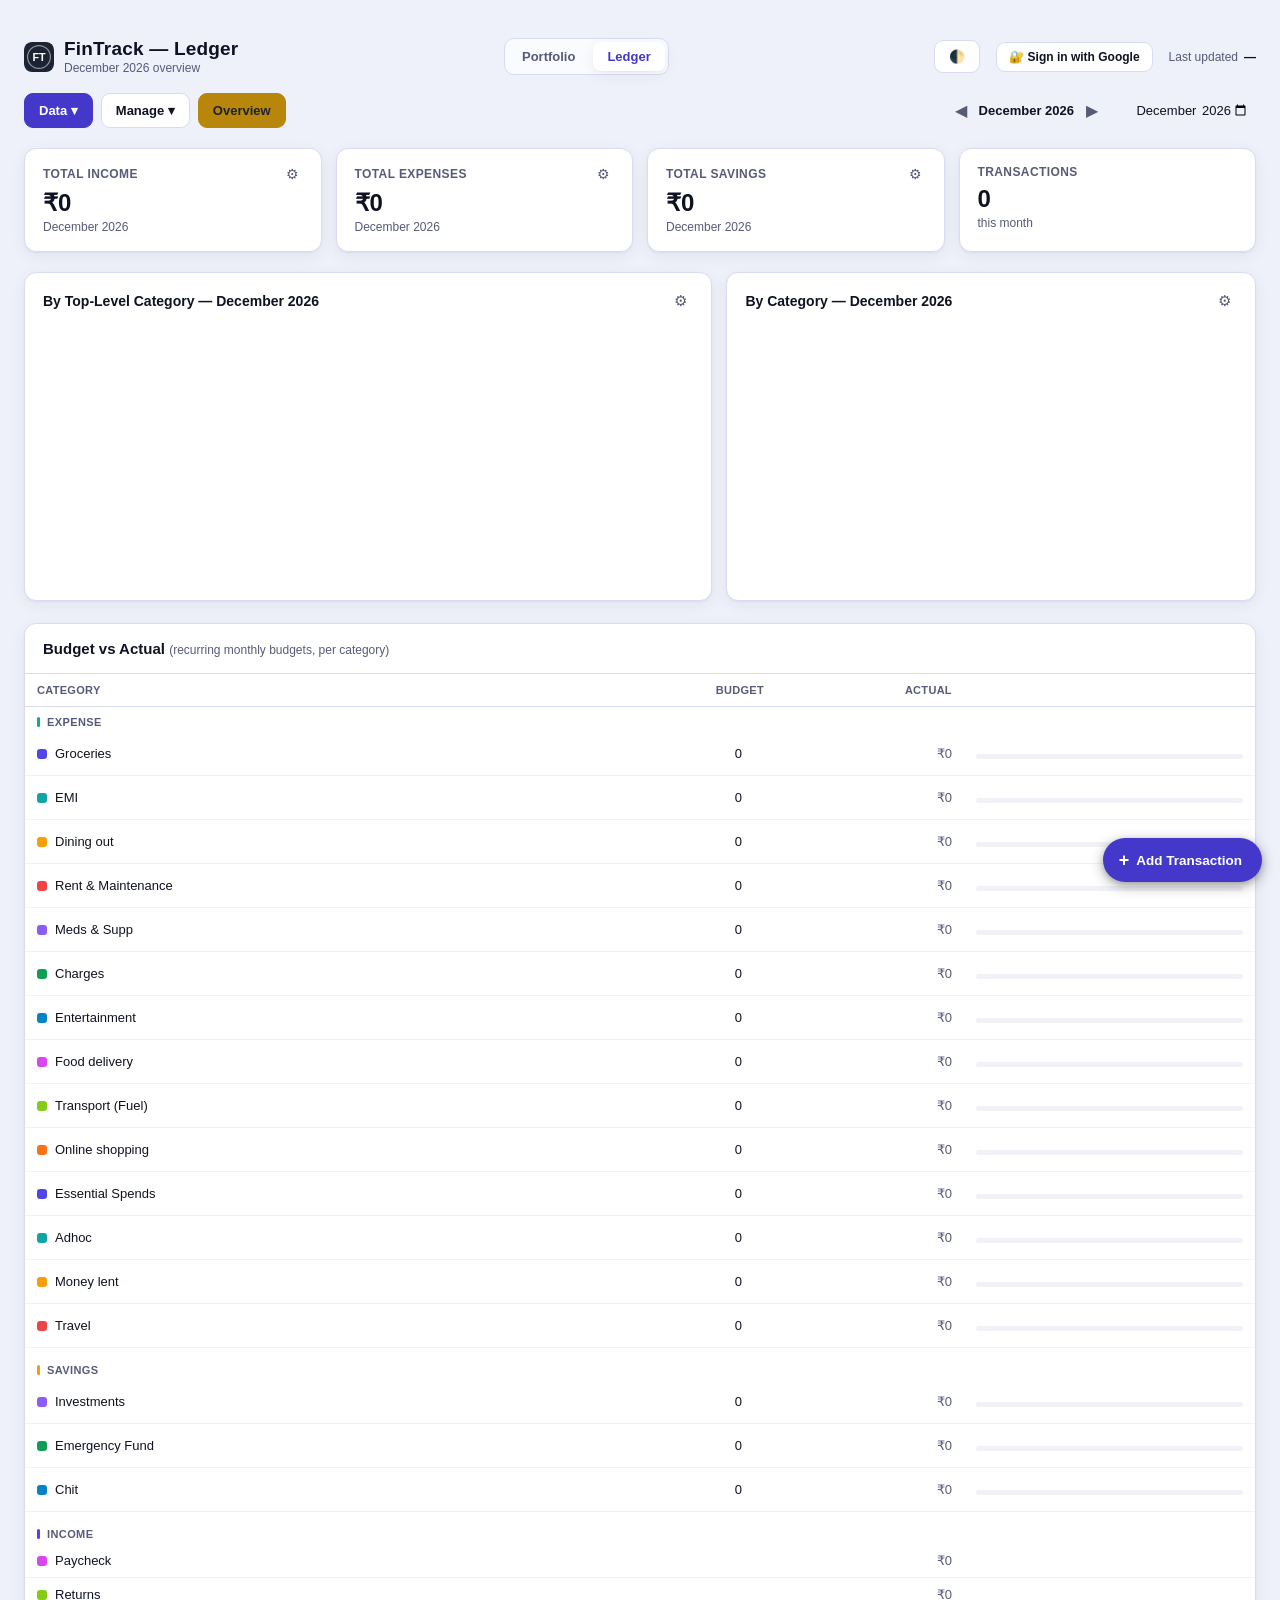
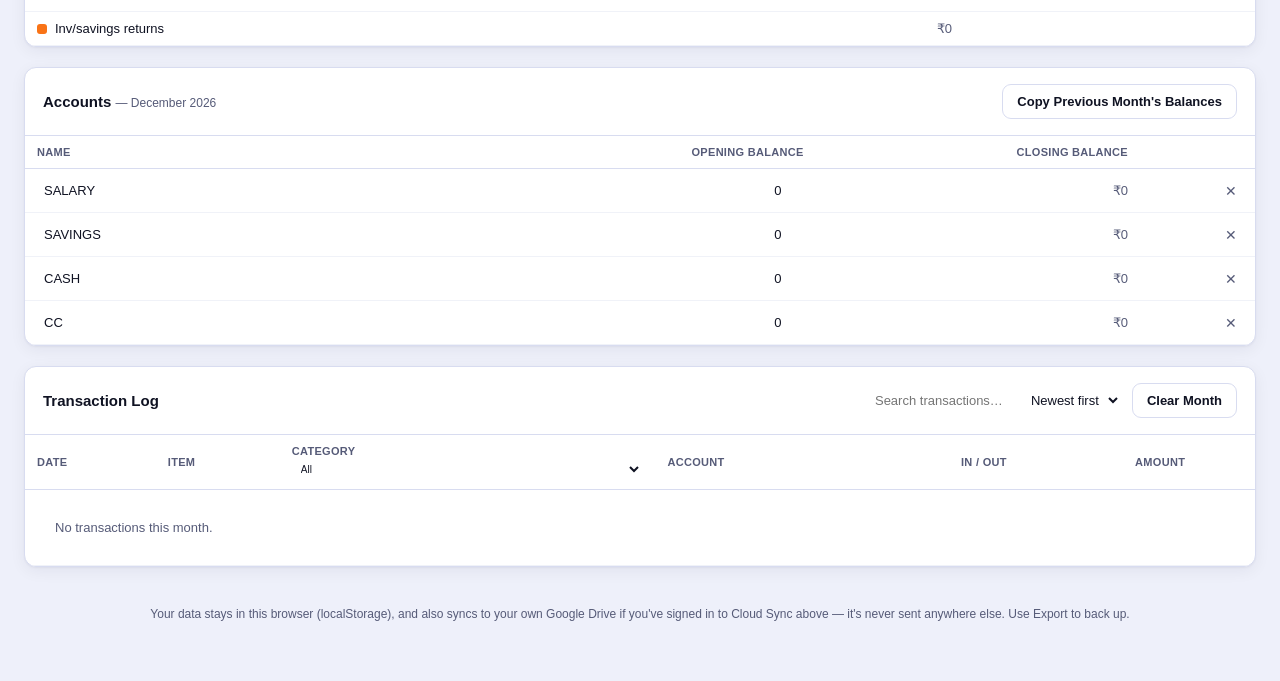
==== commit 3f5eac58: "Unify the Ledger's add-transaction FAB across desktop/mobile; move Add Account to Manage Matches the" ====
--- a/app/tracker.html
+++ b/app/tracker.html
@@ -76,8 +76,13 @@
   .txn-edit-actions{display:flex;justify-content:space-between;margin-top:10px;align-items:center;}
   .del-link{color:var(--red);font-size:12px;font-weight:600;background:none;border:none;cursor:pointer;padding:6px 0;}
 
-  /* ---------- Mobile helpers, hidden on desktop ---------- */
-  .fab{display:none;}
+  /* ---------- Persistent "+ Add Transaction" button — labeled pill on desktop, plain circular
+     FAB on mobile (icon-only, thumb-reachable bottom-right). Same element/handler both layouts;
+     the mobile media query below only overrides its shape, not its visibility. ---------- */
+  .fab{position:fixed;right:18px;bottom:18px;z-index:40;border:none;background:var(--primary);color:#fff;cursor:pointer;box-shadow:0 4px 14px rgba(0,0,0,.3),0 2px 6px rgba(0,0,0,.18);display:flex;align-items:center;justify-content:center;gap:7px;font-family:inherit;border-radius:24px;padding:13px 20px 13px 16px;font-size:13.5px;font-weight:700;transition:.15s background,.15s transform;}
+  .fab:hover{background:var(--primary-dark);}
+  .fab .fab-plus{font-size:18px;line-height:1;}
+  /* ---------- Other mobile helpers, hidden on desktop ---------- */
   .cal-btn{display:none;border:none;background:transparent;color:var(--muted);cursor:pointer;padding:5px;border-radius:6px;line-height:0;}
   .cal-btn:hover{color:var(--primary);background:var(--row-tint);}
   #txnFilterCategoryM{display:none;}
@@ -124,9 +129,6 @@
   .acct-fields .field label{font-size:9.5px;}
   .acct-fields .field input.cell-input{width:100%;text-align:left;border-color:var(--border);}
   .acct-closing-value{font-size:15px;font-weight:700;font-variant-numeric:tabular-nums;padding:8px 9px;}
-  .acct-add-card{background:var(--row-tint);border:1px dashed var(--border);border-radius:11px;padding:11px 13px;}
-  .acct-add-card .field input{width:100%;}
-  .acct-add-card .btn{width:100%;margin-top:10px;}
 
   /* ---------- Mobile layout (≤720px) — switches automatically, desktop above is untouched ---------- */
   @media (max-width:720px){
@@ -170,10 +172,16 @@
        balance fields below, each clearly labeled — see .acct-card rules above) */
     #accountsTable{display:none;}
     #accountsCards{display:block;}
-    /* Transaction Log: table swaps out for cards; header add-button gives way to the FAB */
+    /* #budgetCards/#accountsCards are ID selectors (specificity always beats any number of
+       classes), so the generic ".section.mcollapsed > :not(.section-head)" rule above could
+       never actually hide them — collapsing either section visibly did nothing. These two
+       ID+class overrides outrank both the "show" rules above AND the generic collapse rule. */
+    #secBudget.mcollapsed #budgetCards{display:none;}
+    #secAccounts.mcollapsed #accountsCards{display:none;}
+    /* Transaction Log: table swaps out for cards (the FAB itself is already the only add
+       control, on both layouts — see the base .fab rule above) */
     #txnTable{display:none;}
     .txn-cards{display:block;}
-    #btnAddTxn{display:none;}
     #txnFilterCategoryM{display:inline-block;}
     /* Compact controls: full-width search, one row of selects, Clear Month behind ⋯ */
     #txnControls{width:100%;gap:8px;}
@@ -189,10 +197,12 @@
     #secTxnLog{overflow:visible;}
     /* Day headers stick just under the month bar while their day's cards scroll */
     .day-head{position:sticky;top:52px;z-index:20;background:var(--bg);}
-    .fab{display:block;position:fixed;right:18px;bottom:calc(18px + env(safe-area-inset-bottom));width:54px;height:54px;border-radius:50%;background:var(--primary);color:#fff;font-size:28px;border:none;box-shadow:0 4px 14px rgba(0,0,0,.35);z-index:40;line-height:1;cursor:pointer;}
+    .fab{width:54px;height:54px;padding:0;border-radius:50%;font-size:0;bottom:calc(18px + env(safe-area-inset-bottom));}
+    .fab .fab-plus{font-size:26px;}
+    .fab .fab-label{display:none;}
     /* Add modal docks to the bottom as a sheet */
-    #addTxnBackdrop{align-items:flex-end;}
-    #addTxnBackdrop .modal{width:100%;max-width:none;border-radius:18px 18px 0 0;padding-bottom:26px;}
+    #addTxnBackdrop,#addAccountBackdrop{align-items:flex-end;}
+    #addTxnBackdrop .modal,#addAccountBackdrop .modal{width:100%;max-width:none;border-radius:18px 18px 0 0;padding-bottom:26px;}
   }
 </style>
 </head>
@@ -238,6 +248,7 @@
     <div class="menu-wrap">
       <button class="btn" data-menu-toggle="manageMenu">Manage ▾</button>
       <div class="menu-dropdown" id="manageMenu">
+        <button class="menu-item" id="btnAddAccount">Add Account</button>
         <button class="menu-item" id="btnManageCategories">Categories</button>
         <button class="menu-item" id="btnManageTransfers">Transfers</button>
       </div>
@@ -335,7 +346,6 @@
           <option value="">All</option>
         </select>
         <button class="btn danger" id="btnClearMonth" title="Delete every transaction and transfer in the currently viewed month">Clear Month</button>
-        <button class="btn primary" id="btnAddTxn">+ Add Transaction</button>
         <div class="menu-wrap log-more">
           <button class="btn" data-menu-toggle="logMoreMenu" title="More actions">⋯</button>
           <div class="menu-dropdown" id="logMoreMenu">
@@ -535,7 +545,22 @@
   </div>
 </div>
 
-<button class="fab" id="fabAddTxn" title="Add transaction">+</button>
+<div class="modal-backdrop" id="addAccountBackdrop">
+  <div class="modal">
+    <h3>Add Account</h3>
+    <p>Creates a new account to log transactions and transfers against. Rename, edit this month's balance, or delete an existing account from the Accounts section on the page.</p>
+    <div class="field-grid">
+      <div class="field" style="grid-column:1/-1;"><label>Name</label><input id="newAccountName" placeholder="e.g. SAVINGS"></div>
+      <div class="field" style="grid-column:1/-1;"><label>Opening Balance</label><input type="number" step="0.01" id="newAccountOpening" placeholder="0"></div>
+    </div>
+    <div class="modal-actions">
+      <button class="btn" id="addAccountCancel">Cancel</button>
+      <button class="btn primary" data-action="add-account" style="color:#fff;">+ Add Account</button>
+    </div>
+  </div>
+</div>
+
+<button class="fab" id="fabAddTxn" title="Add transaction"><span class="fab-plus">+</span><span class="fab-label">Add Transaction</span></button>
 
 <div class="toast" id="toast"></div>
 
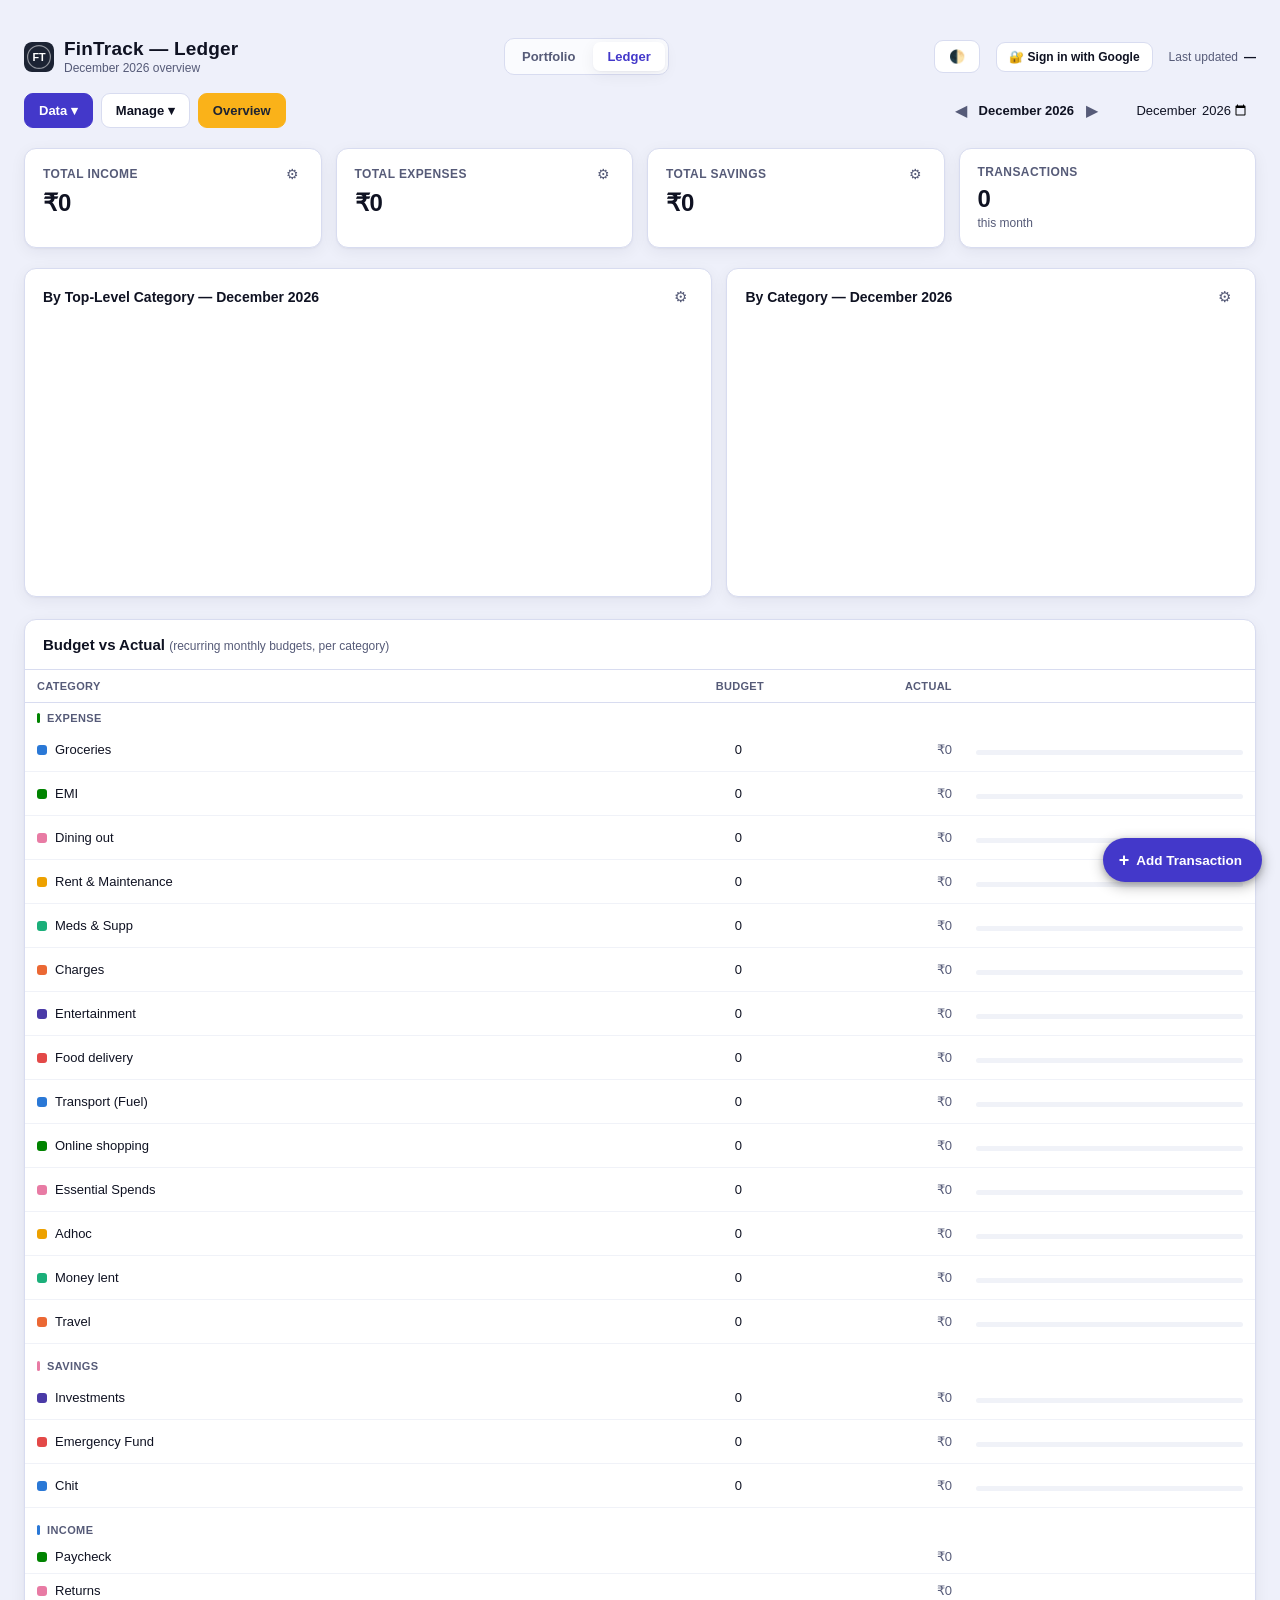
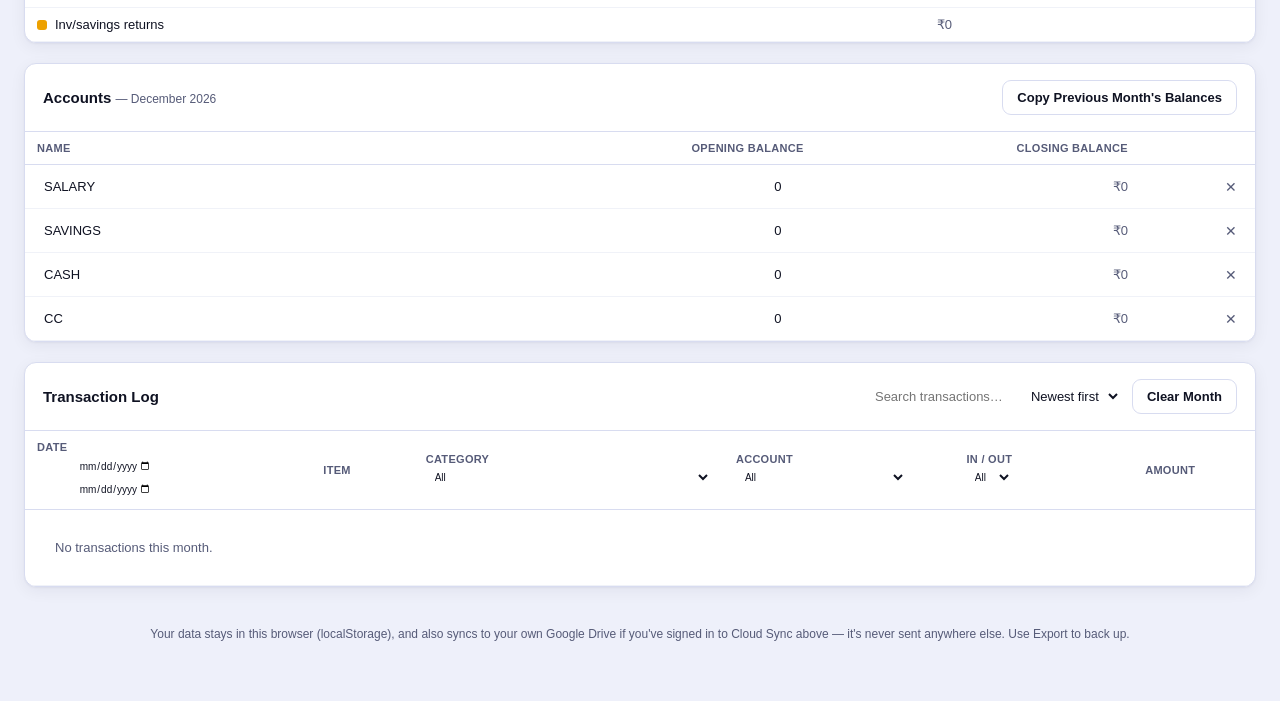
==== commit 728f3b56: "Add Date, Account, and In/Out filters to the Ledger's Transaction Log Extends the Transaction Log's " ====
--- a/app/tracker.html
+++ b/app/tracker.html
@@ -85,7 +85,7 @@
   /* ---------- Other mobile helpers, hidden on desktop ---------- */
   .cal-btn{display:none;border:none;background:transparent;color:var(--muted);cursor:pointer;padding:5px;border-radius:6px;line-height:0;}
   .cal-btn:hover{color:var(--primary);background:var(--row-tint);}
-  #txnFilterCategoryM{display:none;}
+  #txnFilterCategoryM,#txnFilterAccountM,#txnFilterDirectionM,#txnFilterDateFromM,#txnFilterDateToM{display:none;}
   /* .msec-title gets NO desktop rule — it's a plain inline span there, identical to unwrapped
      text; it only becomes a grid cell under the mobile query below. */
   .msec-head{display:none;}
@@ -95,8 +95,11 @@
   #budgetCards{display:none;}
   #accountsCards{display:none;}
 
-  /* ---------- Day group headers + chunking button (live inside .txn-cards, mobile-only) ---------- */
-  .day-head{display:flex;justify-content:space-between;align-items:baseline;padding:12px 14px 4px;font-size:11px;font-weight:700;letter-spacing:.4px;text-transform:uppercase;color:var(--muted);}
+  /* ---------- Day group headers + chunking button (live inside .txn-cards, mobile-only) ----------
+     Padding matches .txn-card's 10px top/bottom exactly, so the gap above a day's first card and
+     the gap between two ordinary cards come out the same — before this, the header's old 12px/4px
+     split made its own gap 14px against the cards' ~21px, which read as cramped under every date. */
+  .day-head{display:flex;justify-content:space-between;align-items:baseline;padding:10px 14px;font-size:11px;font-weight:700;letter-spacing:.4px;text-transform:uppercase;color:var(--muted);}
   .day-head b{font-variant-numeric:tabular-nums;letter-spacing:0;font-size:12px;}
   .day-head b.net-out{color:var(--red);}
   .day-head b.net-in{color:var(--green);}
@@ -163,6 +166,16 @@
     .mcollapsed .msec-toggle{transform:rotate(-90deg);}
     #chartsSection.mcollapsed .charts{display:none;}
     #chartsSection:not(.mcollapsed) .msec-head{margin-bottom:14px;}
+    /* #chartsSection is a bare div, not a .section — it has no margin-bottom of its own to
+       separate it from Budget vs Actual below, unlike every other section (shared.css gives
+       .section a permanent margin-bottom:20px regardless of collapse state). Instead it was
+       relying on .charts' own margin-bottom:22px (shared.css) to create that gap — which
+       vanishes along with .charts when collapsed (display:none drops the margin too), leaving
+       the collapsed header pill sitting almost flush against the next section. Giving the
+       wrapper its own unconditional margin-bottom, and pinning .charts' to the same value,
+       makes the gap identical collapsed or expanded. */
+    #chartsSection{margin-bottom:20px;}
+    .charts{margin-bottom:20px;}
     .section.mcollapsed > :not(.section-head){display:none;}
     .section.mcollapsed .section-head .btn{display:none;}
     /* Budget vs Actual: the table gives way to tap-to-expand group cards */
@@ -182,11 +195,20 @@
        control, on both layouts — see the base .fab rule above) */
     #txnTable{display:none;}
     .txn-cards{display:block;}
-    #txnFilterCategoryM{display:inline-block;}
-    /* Compact controls: full-width search, one row of selects, Clear Month behind ⋯ */
+    #txnFilterCategoryM,#txnFilterAccountM,#txnFilterDirectionM,#txnFilterDateFromM,#txnFilterDateToM{display:inline-block;}
+    /* Compact controls: full-width search, then paired-up selects/inputs wrapping one row at a
+       time — Sort+Category, Account+In/Out, then the From/To date range — Clear Month behind ⋯ */
     #txnControls{width:100%;gap:8px;}
     #txnSearch{flex:1 1 100%;width:auto;}
-    #txnSortOrder,#txnFilterCategoryM{flex:1 1 0;min-width:0;}
+    /* flex-basis 140px (not 0) is load-bearing: it's what makes wrapping happen at all. At
+       basis 0 + min-width:0 (the old rule), flexbox just shrinks all six controls to fit one
+       unreadable row instead of wrapping — wrapping only kicks in once items refuse to shrink
+       past a real size, so two fit per row and a third pushes to the next. min-width:0 still
+       has to come along, though: without it, a <select>'s content-based auto-minimum (driven by
+       its LONGEST <option> text, e.g. Category's "Rent & Maintenance") inflates that one
+       control's hypothetical size past half the row, breaking the pairing asymmetrically — with
+       it, every control's wrap-line math uses the same clean 140px regardless of option text. */
+    #txnSortOrder,#txnFilterCategoryM,#txnFilterAccountM,#txnFilterDirectionM,#txnFilterDateFromM,#txnFilterDateToM{flex:1 1 140px;min-width:0;}
     #btnClearMonth{display:none;}
     .log-more{display:block;}
     #logMoreMenu{right:0;left:auto;}
@@ -345,6 +367,16 @@
         <select class="cell-input" id="txnFilterCategoryM" style="width:auto;">
           <option value="">All</option>
         </select>
+        <select class="cell-input" id="txnFilterAccountM" style="width:auto;">
+          <option value="">All accounts</option>
+        </select>
+        <select class="cell-input" id="txnFilterDirectionM" style="width:auto;">
+          <option value="">All in/out</option>
+          <option value="in">In</option>
+          <option value="out">Out</option>
+        </select>
+        <input type="date" class="cell-input" id="txnFilterDateFromM" style="width:auto;" title="From date">
+        <input type="date" class="cell-input" id="txnFilterDateToM" style="width:auto;" title="To date">
         <button class="btn danger" id="btnClearMonth" title="Delete every transaction and transfer in the currently viewed month">Clear Month</button>
         <div class="menu-wrap log-more">
           <button class="btn" data-menu-toggle="logMoreMenu" title="More actions">⋯</button>
@@ -358,7 +390,13 @@
       <table id="txnTable">
         <thead>
           <tr>
-            <th class="left">Date</th>
+            <th class="left">
+              <div style="display:flex;flex-direction:column;gap:3px;">
+                <span>Date</span>
+                <input type="date" class="cell-input" id="txnFilterDateFrom" style="width:120px;font-size:10px;padding:2px 4px;font-weight:400;" title="From date">
+                <input type="date" class="cell-input" id="txnFilterDateTo" style="width:120px;font-size:10px;padding:2px 4px;font-weight:400;" title="To date">
+              </div>
+            </th>
             <th class="left">Item</th>
             <th class="left">
               <div style="display:flex;flex-direction:column;gap:3px;">
@@ -368,8 +406,24 @@
                 </select>
               </div>
             </th>
-            <th class="left">Account</th>
-            <th>In / Out</th>
+            <th class="left">
+              <div style="display:flex;flex-direction:column;gap:3px;">
+                <span>Account</span>
+                <select class="cell-input" id="txnFilterAccount" style="width:auto;font-size:10px;padding:2px 4px;font-weight:400;text-transform:none;letter-spacing:normal;">
+                  <option value="">All</option>
+                </select>
+              </div>
+            </th>
+            <th>
+              <div style="display:flex;flex-direction:column;gap:3px;align-items:center;">
+                <span>In / Out</span>
+                <select class="cell-input" id="txnFilterDirection" style="width:auto;font-size:10px;padding:2px 4px;font-weight:400;text-transform:none;letter-spacing:normal;">
+                  <option value="">All</option>
+                  <option value="in">In</option>
+                  <option value="out">Out</option>
+                </select>
+              </div>
+            </th>
             <th>Amount</th>
             <th></th>
           </tr>
--- a/app/shared.css
+++ b/app/shared.css
@@ -2,6 +2,17 @@
    Linked by every page (index.html, tracker.html). Page-specific styles (e.g. index.html's
    CDSL-sync-modal rules) stay inline in that page instead of living here. */
 
+/* Chart categorical palette (8 slots, cycled for >8 series) — validated with the data-viz
+   skill's contrast/CVD checker against this file's own --card surfaces in both modes
+   (`validate_palette.py "<hexes>" --mode light --surface #ffffff` /
+   `--mode dark --surface #13141f`), not eyeballed. The old flat 10-hex array (shared, same
+   values in both themes) failed light mode hard: 4 of its colors sat under 3:1 contrast on a
+   white/lavender card, reading as washed-out slices in the Ledger's donut charts — the dark
+   version of the same array was fine, which is why the bug only showed up in light mode. Slot
+   order is the CVD-safety mechanism (derived by maximizing minimum adjacent ΔE) — don't reorder
+   without re-running the validator. Light still carries a WARN on 3 slots (magenta/yellow/aqua,
+   ~2.7-2.9:1) that's accepted per the skill's relief rule since every chart these feed already
+   ships a legend with the category name directly beside each swatch. */
 :root{
   color-scheme:light;
   --bg:#eef0fa; --card:#ffffff; --border:#d8dcf0; --text:#0f1222; --muted:#565b78;
@@ -9,6 +20,9 @@
   --chart-target:#e0e2fa;
   --green:#0f9d58; --green-bg:#e8f7ee; --red:#d93025; --red-bg:#fdecea;
   --amber:#b8860b; --amber-bg:#fdf6e3; --blue:#0ea5e9; --blue-bg:#e5f6fd;
+  --accent:#fab219;
+  --chart-1:#2a78d6; --chart-2:#008300; --chart-3:#e87ba4; --chart-4:#eda100;
+  --chart-5:#1baf7a; --chart-6:#eb6834; --chart-7:#4a3aa7; --chart-8:#e34948;
   --row-line:#f0f2f8; --row-tint:#fafbfe;
   --shadow:0 1px 2px rgba(20,20,43,.04), 0 4px 16px rgba(20,20,43,.06);
   --radius:12px;
@@ -21,6 +35,9 @@
     --chart-target:#4a4488;
     --green:#3ddc84; --green-bg:#14301f; --red:#ff6b6b; --red-bg:#3a1f22;
     --amber:#f0c419; --amber-bg:#3a2f12; --blue:#38bdf8; --blue-bg:#132a38;
+    --accent:#f0c419;
+    --chart-1:#3987e5; --chart-2:#008300; --chart-3:#d55181; --chart-4:#c98500;
+    --chart-5:#199e70; --chart-6:#d95926; --chart-7:#9085e9; --chart-8:#e66767;
     --row-line:#1f2233; --row-tint:#181a28;
     --shadow:0 1px 2px rgba(0,0,0,.5), 0 4px 16px rgba(0,0,0,.35);
   }
@@ -32,6 +49,9 @@
   --chart-target:#4a4488;
   --green:#3ddc84; --green-bg:#14301f; --red:#ff6b6b; --red-bg:#3a1f22;
   --amber:#f0c419; --amber-bg:#3a2f12; --blue:#38bdf8; --blue-bg:#132a38;
+  --accent:#f0c419;
+  --chart-1:#3987e5; --chart-2:#008300; --chart-3:#d55181; --chart-4:#c98500;
+  --chart-5:#199e70; --chart-6:#d95926; --chart-7:#9085e9; --chart-8:#e66767;
   --row-line:#1f2233; --row-tint:#181a28;
   --shadow:0 1px 2px rgba(0,0,0,.5), 0 4px 16px rgba(0,0,0,.35);
 }
@@ -42,6 +62,9 @@
   --chart-target:#e0e2fa;
   --green:#0f9d58; --green-bg:#e8f7ee; --red:#d93025; --red-bg:#fdecea;
   --amber:#b8860b; --amber-bg:#fdf6e3; --blue:#0ea5e9; --blue-bg:#e5f6fd;
+  --accent:#fab219;
+  --chart-1:#2a78d6; --chart-2:#008300; --chart-3:#e87ba4; --chart-4:#eda100;
+  --chart-5:#1baf7a; --chart-6:#eb6834; --chart-7:#4a3aa7; --chart-8:#e34948;
   --row-line:#f0f2f8; --row-tint:#fafbfe;
   --shadow:0 1px 2px rgba(20,20,43,.04), 0 4px 16px rgba(20,20,43,.06);
 }
@@ -80,10 +103,14 @@
 .btn.danger:hover{border-color:var(--red);color:var(--red);}
 /* Bright, distinct accent for a single button that should stand out from the rest of the
    toolbar (e.g. Overview) — deliberately not reusing .primary's indigo, which already means
-   "the main action" elsewhere (Import). Dark text throughout since --amber swings from a deep
-   gold in light mode to a near-yellow in dark mode — white text would fail contrast on the latter. */
-.btn.accent{background:var(--amber);border-color:var(--amber);color:#1c2333;}
-.btn.accent:hover{background:var(--amber);border-color:var(--amber);color:#1c2333;opacity:.85;}
+   "the main action" elsewhere (Import). Its own --accent token, not --amber: --amber also
+   colors small warning TEXT (badges, hints) on a light background, so it has to stay muted
+   enough to read as text (~3:1 max) — a button FILL wants the opposite, a saturated color
+   that pops behind dark text, so light mode needs a genuinely different value here (dark
+   mode's amber was already vivid enough to double as both). Dark text throughout since both
+   accent values are light/warm — white text would fail contrast on either. */
+.btn.accent{background:var(--accent);border-color:var(--accent);color:#1c2333;}
+.btn.accent:hover{background:var(--accent);border-color:var(--accent);color:#1c2333;opacity:.85;}
 .btn:disabled{opacity:.5;cursor:not-allowed;}
 input[type=file]{display:none;}
 
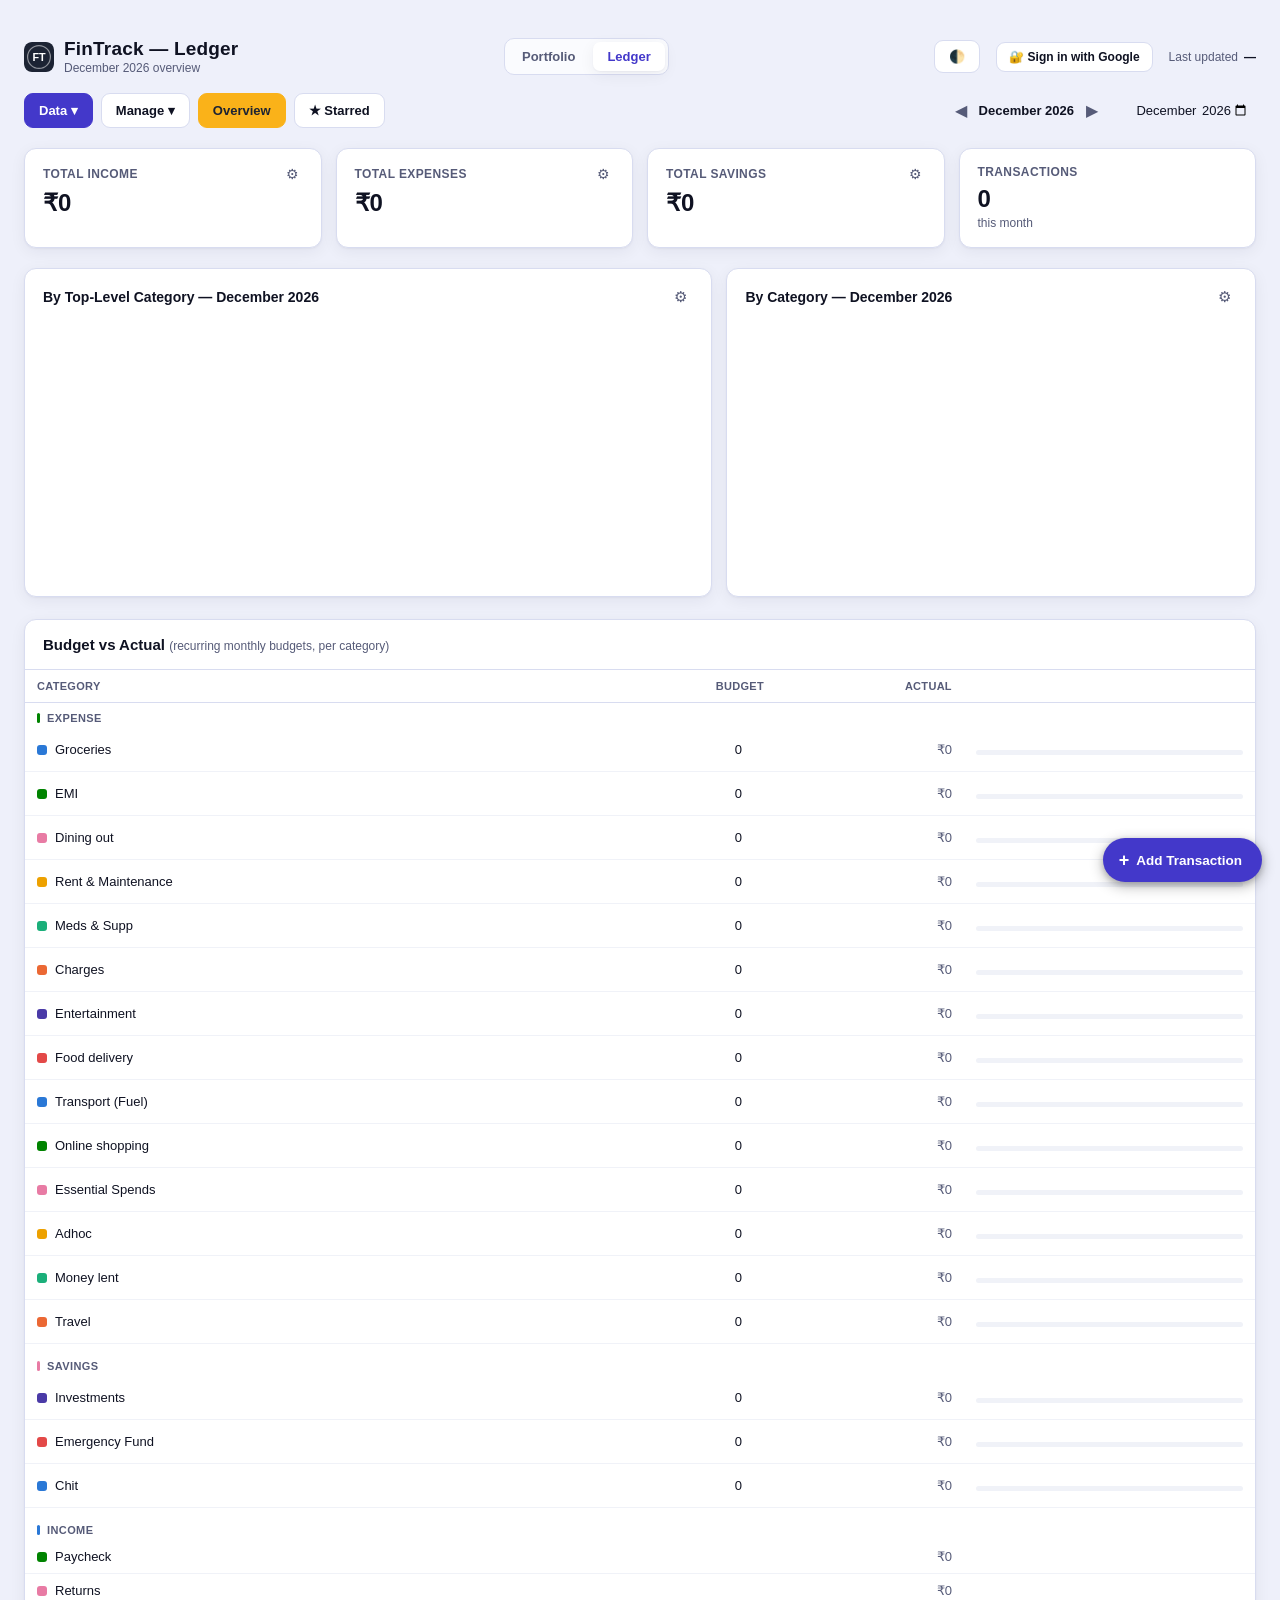
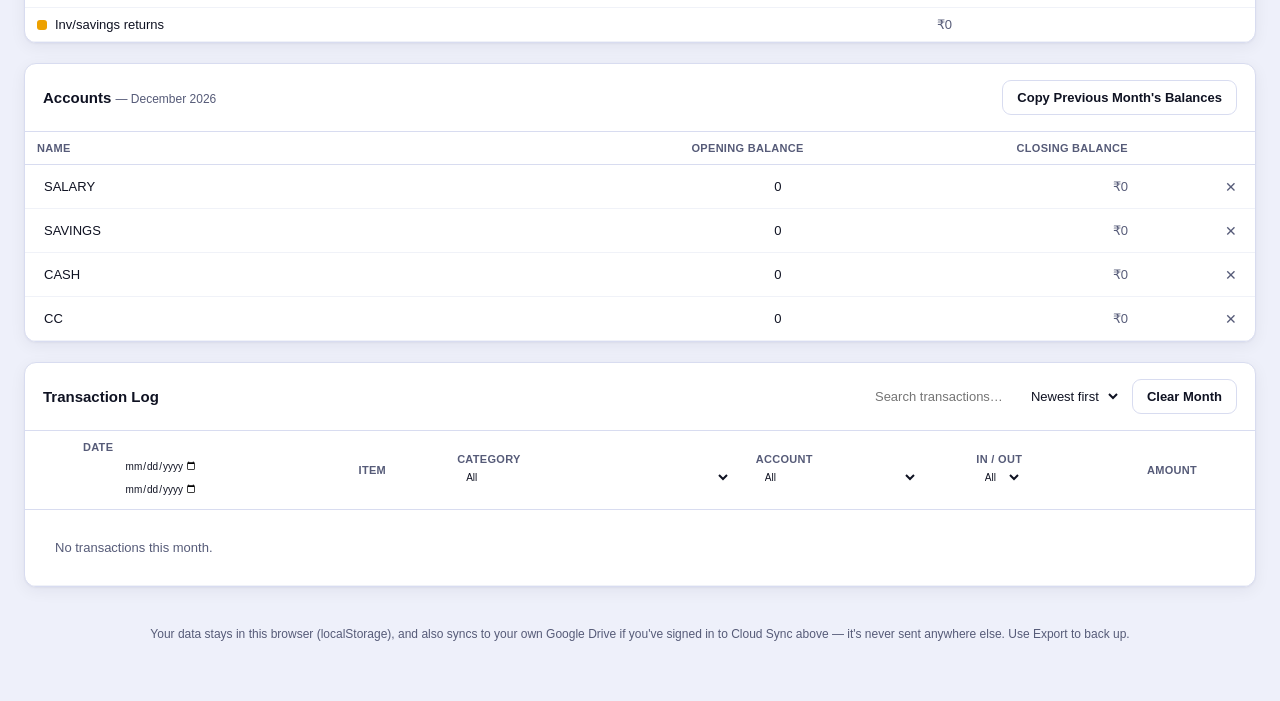
==== commit 17bae400: "Add starring to transactions, with a cross-month Starred Transactions view Adds a ★/☆ toggle to ever" ====
--- a/app/tracker.html
+++ b/app/tracker.html
@@ -61,12 +61,22 @@
   .txn-cards{display:none;}
   .txn-card{border-bottom:1px solid var(--row-line);padding:10px 14px;cursor:pointer;}
   .txn-card:last-child{border-bottom:none;}
-  .txn-top{display:flex;justify-content:space-between;gap:8px;align-items:baseline;}
-  .txn-item-label{font-size:13px;font-weight:600;overflow:hidden;text-overflow:ellipsis;white-space:nowrap;}
+  /* space-between (rather than justify-content) is why the star toggle needed dropping — with
+     a 3rd child, it split evenly-spaced gaps between all three instead of hugging the label to
+     the star and pushing only the amount to the far edge, so the label now flex-grows instead. */
+  .txn-top{display:flex;gap:8px;align-items:baseline;}
+  .txn-item-label{flex:1;min-width:0;font-size:13px;font-weight:600;overflow:hidden;text-overflow:ellipsis;white-space:nowrap;}
   .txn-amt{font-size:13px;font-weight:700;flex-shrink:0;}
   .txn-amt.out{color:var(--red);}
   .txn-amt.in{color:var(--green);}
   .txn-meta{display:flex;gap:5px;margin-top:4px;flex-wrap:wrap;}
+  /* Star toggle — reuses .icon-btn's base (sizing/hover shape) but swaps the destructive
+     red hover for gold, since starring isn't a destructive action, and turns solid gold once
+     starred so it reads at a glance without needing to hover/tap. */
+  .star-btn{font-size:14px;}
+  .star-btn.starred{color:var(--amber);}
+  .star-btn:hover{background:var(--amber-bg);color:var(--amber);}
+  .txn-top .star-btn{flex-shrink:0;padding:2px 4px 2px 0;}
   .tchip{font-size:10px;font-weight:600;padding:2px 8px;border-radius:12px;background:var(--row-tint);border:1px solid var(--border);color:var(--muted);}
   .tchip.cat{background:var(--primary-light);color:var(--primary);border-color:transparent;}
   .tchip.dir-out{background:var(--red-bg);color:var(--red);border-color:transparent;}
@@ -277,6 +287,7 @@
     </div>
 
     <button class="btn accent" id="btnOverview">Overview</button>
+    <button class="btn" id="btnStarred" title="Show every starred transaction, across all months">★ Starred</button>
     <div class="month-switch">
       <button class="icon-btn" data-action="prev-month" title="Previous month">◀</button>
       <span id="monthLabel"></span>
@@ -390,6 +401,7 @@
       <table id="txnTable">
         <thead>
           <tr>
+            <th></th>
             <th class="left">
               <div style="display:flex;flex-direction:column;gap:3px;">
                 <span>Date</span>
@@ -496,6 +508,33 @@
   </div>
 </div>
 
+<div class="modal-backdrop" id="starredBackdrop">
+  <div class="modal scroll-modal" style="max-width:820px;">
+    <h3>Starred Transactions</h3>
+    <p>Every transaction you've starred, across all months — tap ★ to unstar.</p>
+    <div class="table-scroll">
+      <table id="starredTable">
+        <thead>
+          <tr>
+            <th></th>
+            <th class="left">Date</th>
+            <th class="left">Item</th>
+            <th class="left">Category</th>
+            <th class="left">Account</th>
+            <th>In / Out</th>
+            <th>Amount</th>
+            <th></th>
+          </tr>
+        </thead>
+        <tbody id="starredBody"></tbody>
+      </table>
+    </div>
+    <div class="modal-actions">
+      <button class="btn" id="starredClose">Done</button>
+    </div>
+  </div>
+</div>
+
 <div class="modal-backdrop" id="overviewBackdrop">
   <div class="modal scroll-modal" style="max-width:820px;">
     <h3>Overview</h3>
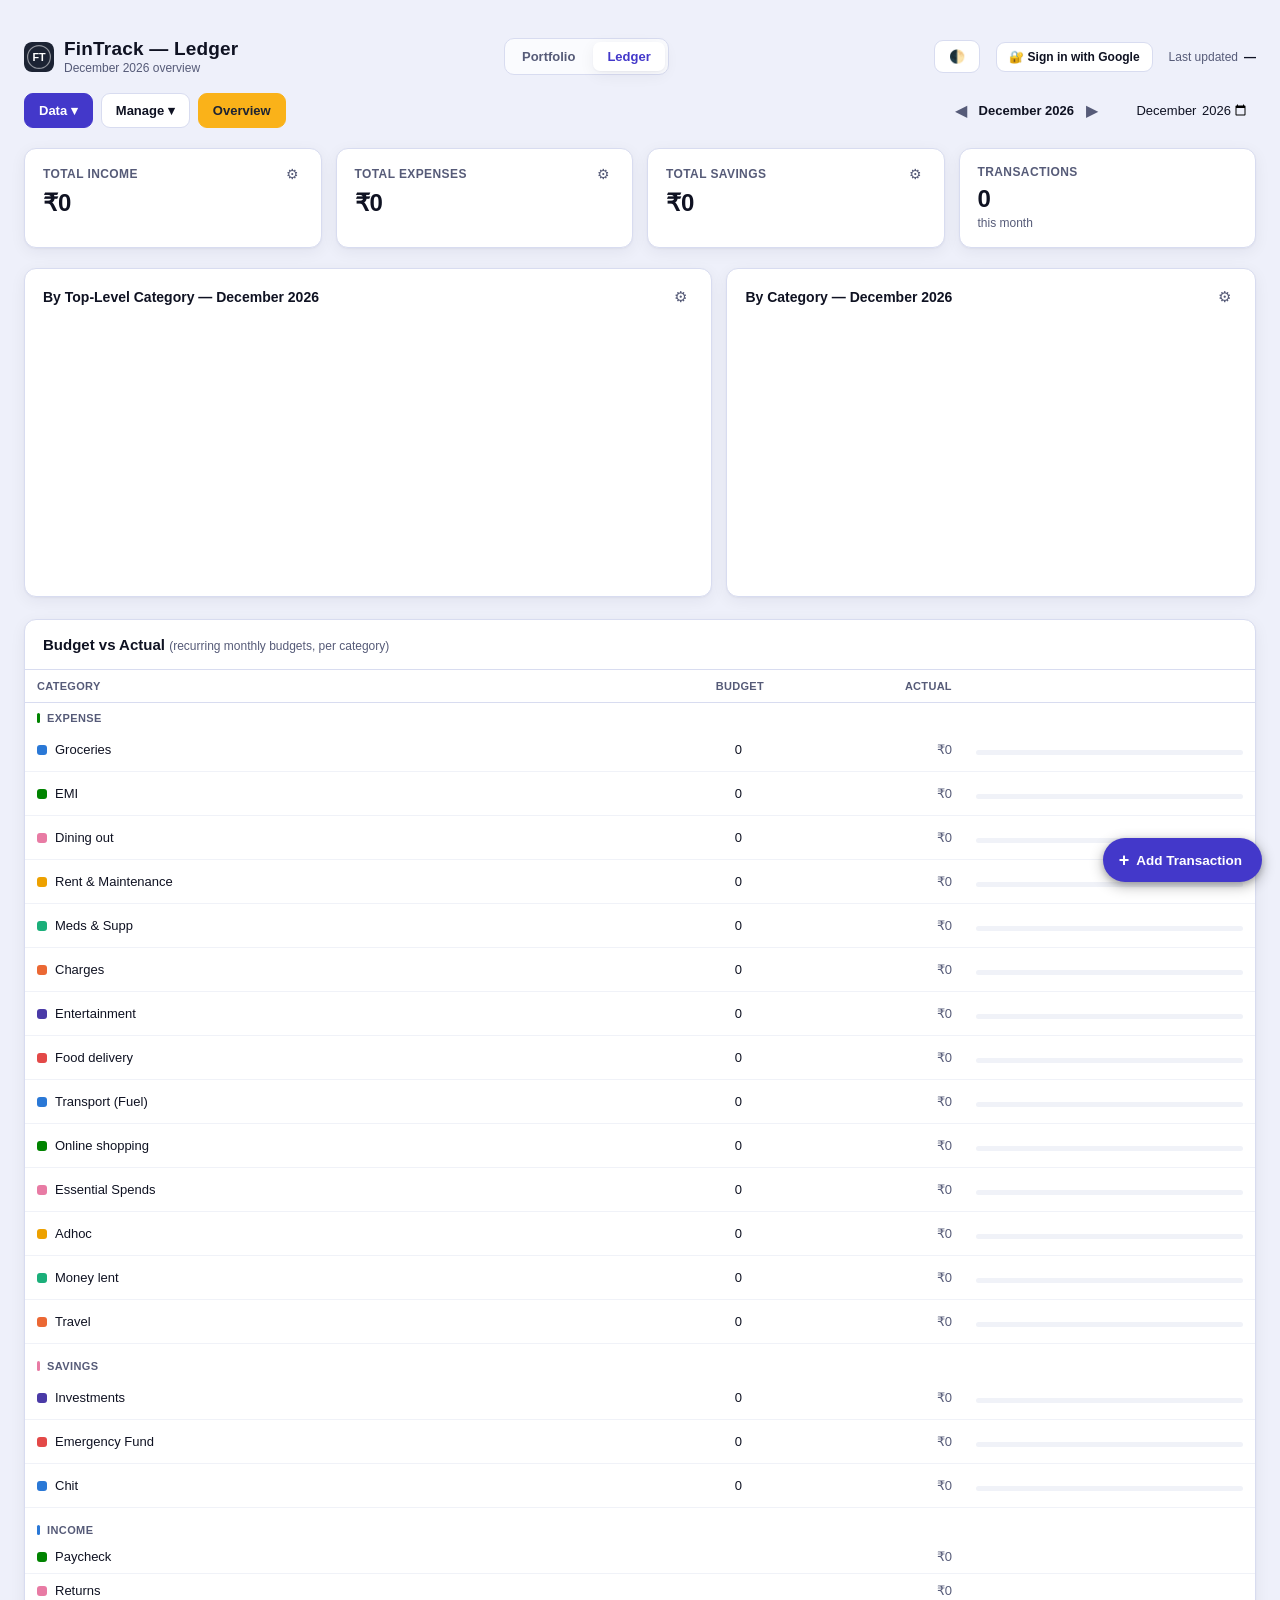
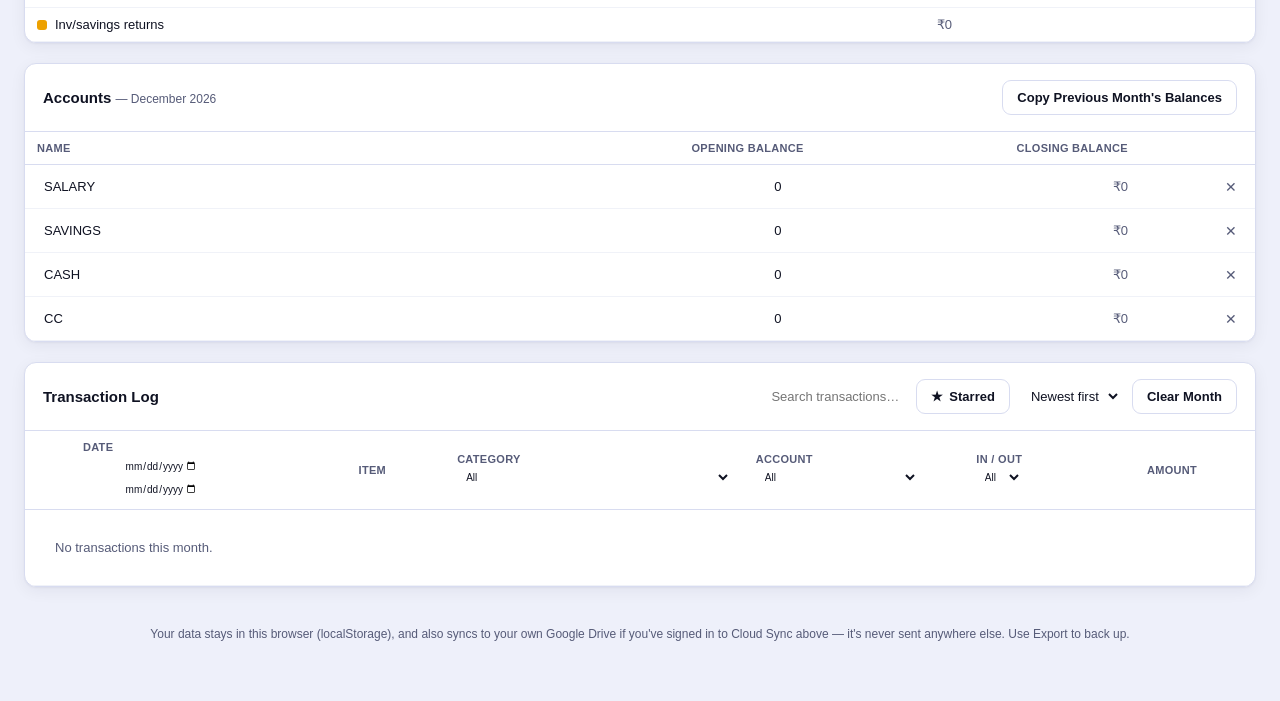
==== commit 1dfab84f: "Move Starred button into the Transaction Log, icon-only on mobile Relocates the ★ Starred button fro" ====
--- a/app/tracker.html
+++ b/app/tracker.html
@@ -206,10 +206,13 @@
     #txnTable{display:none;}
     .txn-cards{display:block;}
     #txnFilterCategoryM,#txnFilterAccountM,#txnFilterDirectionM,#txnFilterDateFromM,#txnFilterDateToM{display:inline-block;}
-    /* Compact controls: full-width search, then paired-up selects/inputs wrapping one row at a
-       time — Sort+Category, Account+In/Out, then the From/To date range — Clear Month behind ⋯ */
+    /* Compact controls: search shares its row with the icon-only Starred toggle, then
+       paired-up selects/inputs wrap one row at a time — Sort+Category, Account+In/Out, then
+       the From/To date range — Clear Month behind ⋯ */
     #txnControls{width:100%;gap:8px;}
-    #txnSearch{flex:1 1 100%;width:auto;}
+    #txnSearch{flex:1 1 auto;width:auto;min-width:0;}
+    #btnStarred{flex:0 0 auto;padding:9px 12px;}
+    #btnStarred .starred-label{display:none;}
     /* flex-basis 140px (not 0) is load-bearing: it's what makes wrapping happen at all. At
        basis 0 + min-width:0 (the old rule), flexbox just shrinks all six controls to fit one
        unreadable row instead of wrapping — wrapping only kicks in once items refuse to shrink
@@ -287,7 +290,6 @@
     </div>
 
     <button class="btn accent" id="btnOverview">Overview</button>
-    <button class="btn" id="btnStarred" title="Show every starred transaction, across all months">★ Starred</button>
     <div class="month-switch">
       <button class="icon-btn" data-action="prev-month" title="Previous month">◀</button>
       <span id="monthLabel"></span>
@@ -371,6 +373,7 @@
       <h2>Transaction Log</h2>
       <div id="txnControls" style="display:flex;align-items:center;gap:10px;flex-wrap:wrap;">
         <input class="cell-input" style="width:160px;" id="txnSearch" placeholder="Search transactions…">
+        <button class="btn" id="btnStarred" title="Show every starred transaction, across all months">★<span class="starred-label"> Starred</span></button>
         <select class="cell-input" id="txnSortOrder" style="width:auto;">
           <option value="newest">Newest first</option>
           <option value="oldest">Oldest first</option>
